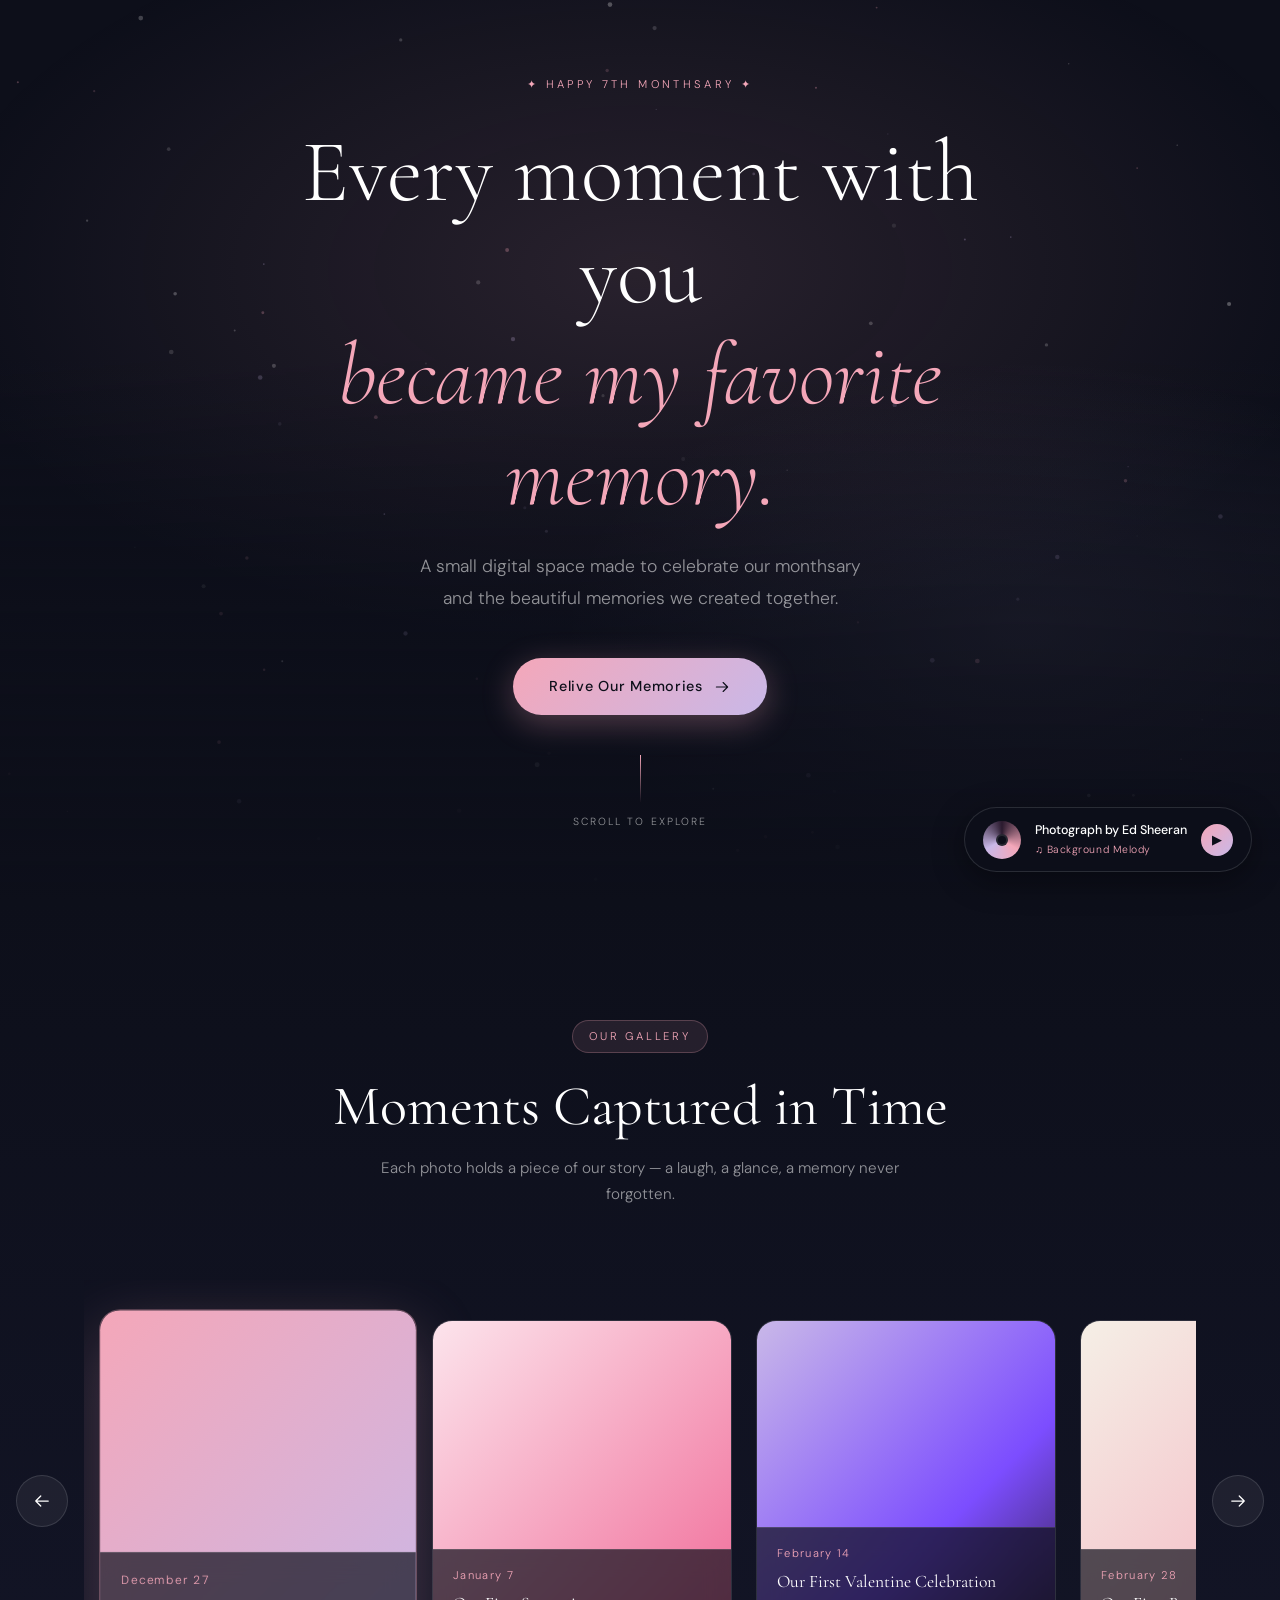
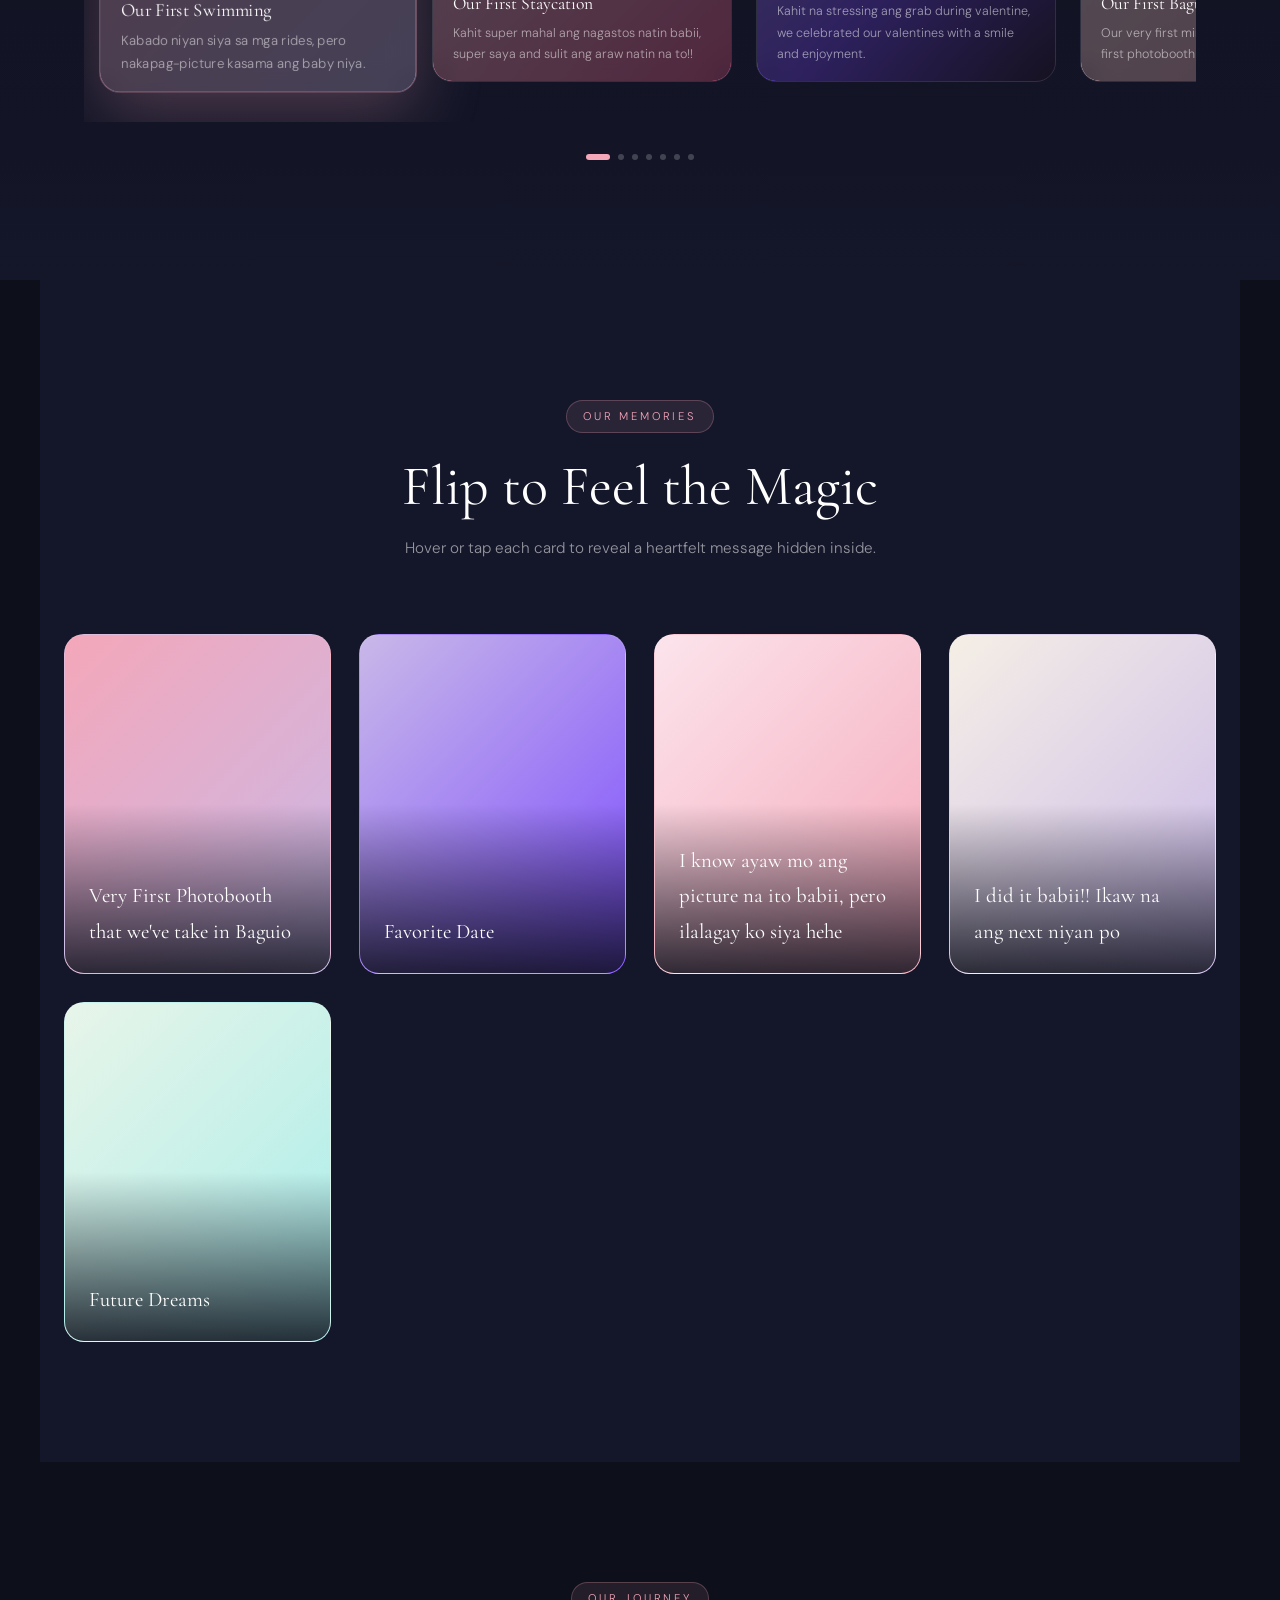
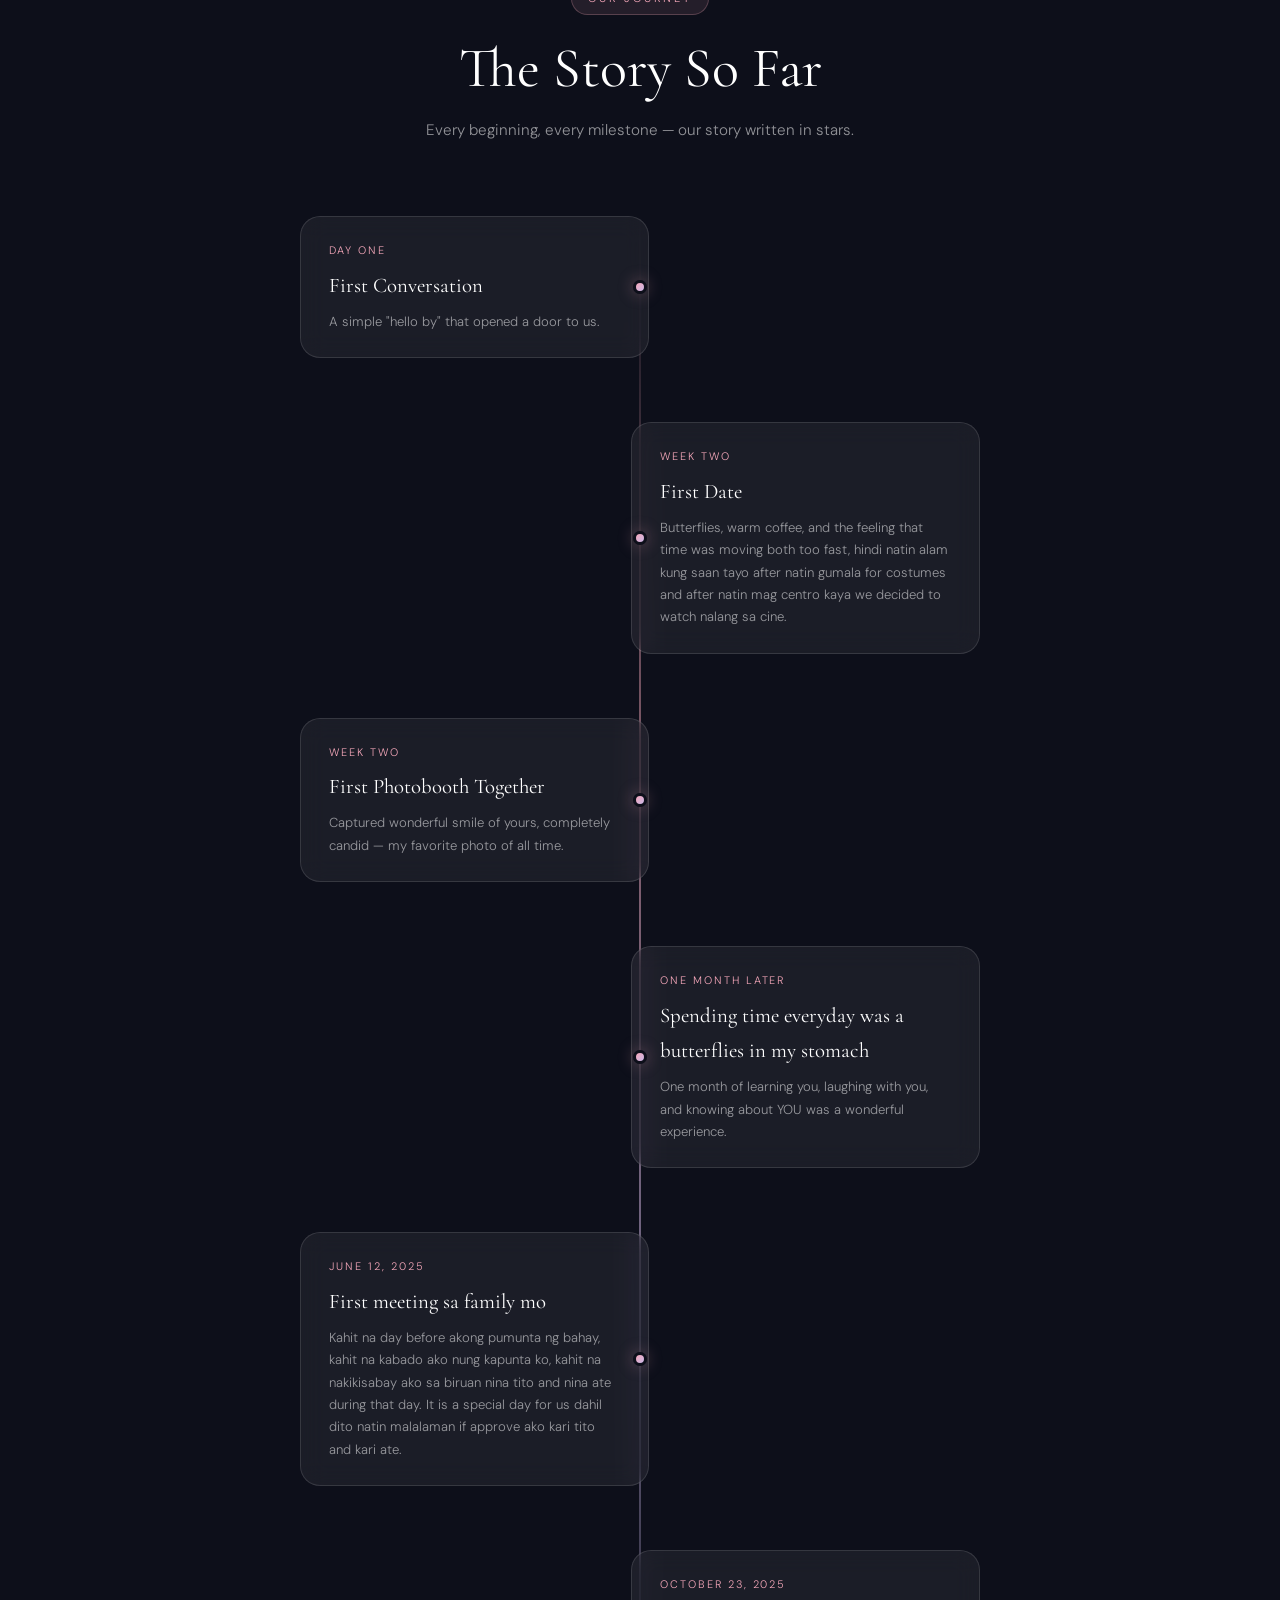
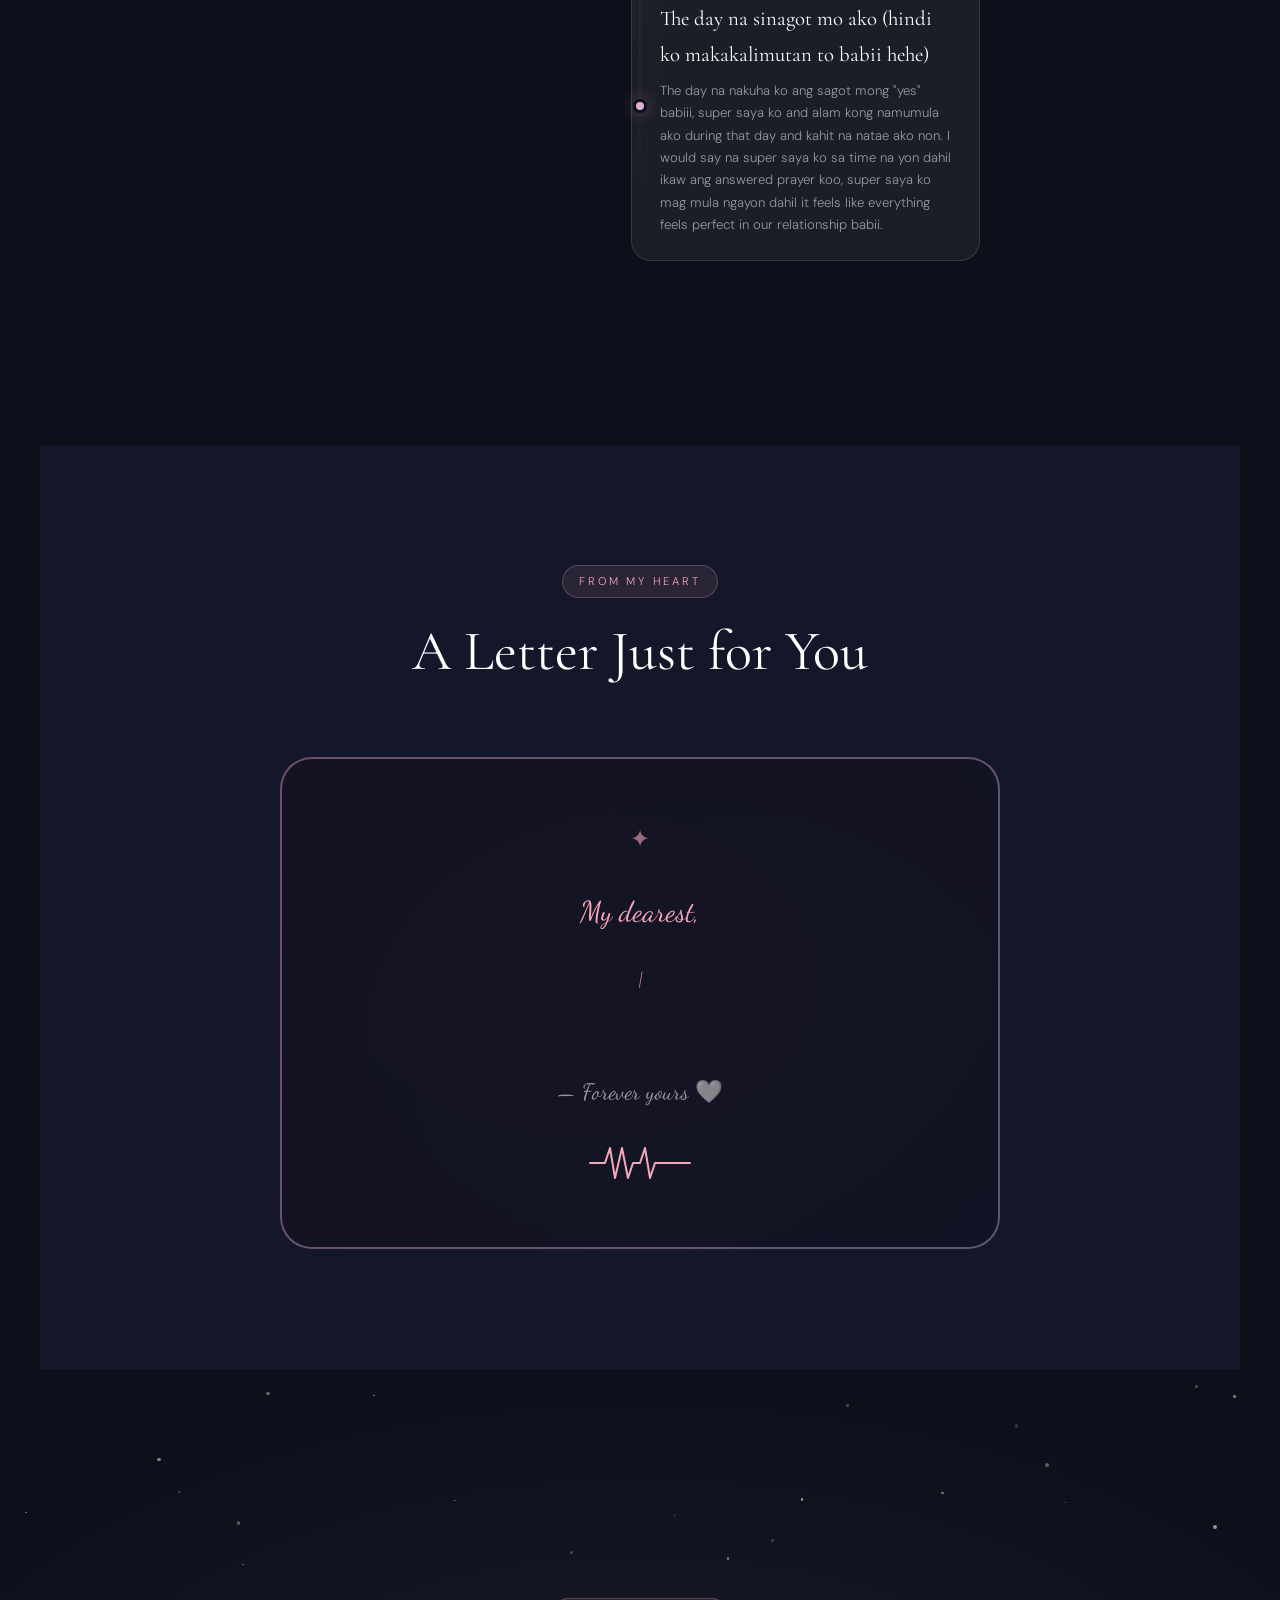
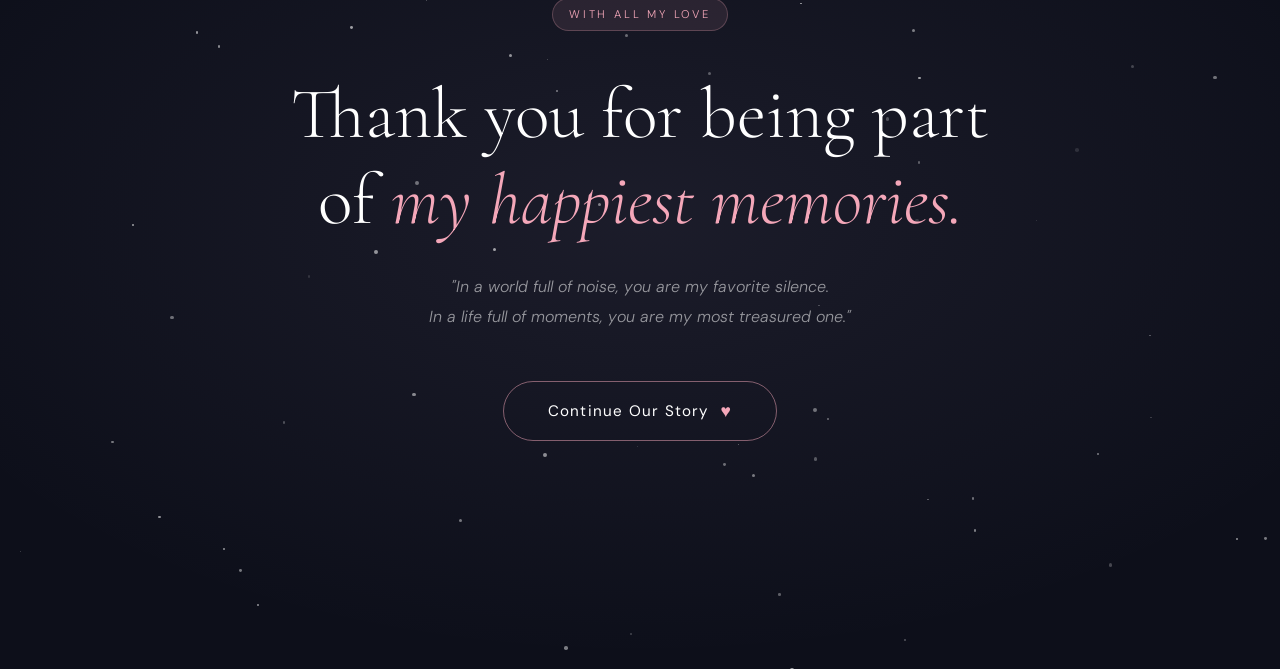
==== index.html @ 3719abd0 "first commit" ====
<!DOCTYPE html>
<html lang="en">
<head>
  <meta charset="UTF-8" />
  <meta name="viewport" content="width=device-width, initial-scale=1.0" />
  <title>Our Monthsary — A Digital Love Letter</title>
  <link rel="stylesheet" href="style.css" />
  <link rel="preconnect" href="https://fonts.googleapis.com" />
  <link rel="preconnect" href="https://fonts.gstatic.com" crossorigin />
  <link href="https://fonts.googleapis.com/css2?family=Cormorant+Garamond:ital,wght@0,300;0,400;0,600;1,300;1,400&family=DM+Sans:wght@300;400;500&family=Dancing+Script:wght@600;700&display=swap" rel="stylesheet" />
</head>
<body>

  <!-- Floating Particles Canvas -->
  <canvas id="particles-canvas"></canvas>

  <!-- ========== HERO SECTION ========== -->
  <section id="hero" class="hero">
    <div class="hero__bg-overlay"></div>
    <div class="hero__gradient"></div>

    <div class="hero__content">
      <span class="hero__tag fade-in-up delay-1">✦ Happy 7th Monthsary ✦</span>
      <h1 class="hero__headline fade-in-up delay-2">
        Every moment with you<br />
        <em>became my favorite memory.</em>
      </h1>
      <p class="hero__subtitle fade-in-up delay-3">
        A small digital space made to celebrate our monthsary<br />
        and the beautiful memories we created together.
      </p>
      <a href="#carousel" class="hero__cta fade-in-up delay-4">
        <span>Relive Our Memories</span>
        <svg xmlns="http://www.w3.org/2000/svg" width="18" height="18" fill="none" viewBox="0 0 24 24">
          <path stroke="currentColor" stroke-linecap="round" stroke-linejoin="round" stroke-width="1.5" d="M4.5 12h15m0 0-6-6m6 6-6 6"/>
        </svg>
      </a>

      <!-- Scroll indicator — inline, centered below CTA -->
      <div class="scroll-indicator fade-in-up delay-5">
        <div class="scroll-indicator__line"></div>
        <span>Scroll to explore</span>
      </div>
    </div>

    <!-- Floating hearts -->
    <div class="hearts-container" id="hearts-container"></div>
  </section>

  <!-- ========== CAROUSEL SECTION ========== -->
  <section id="carousel" class="section carousel-section">
    <div class="section__header">
      <span class="section__tag">Our Gallery</span>
      <h2 class="section__title">Moments Captured in Time</h2>
      <p class="section__desc">Each photo holds a piece of our story — a laugh, a glance, a memory never forgotten.</p>
    </div>

    <div class="carousel-wrapper">
      <button class="carousel-btn carousel-btn--prev" id="carousel-prev" aria-label="Previous">
        <svg xmlns="http://www.w3.org/2000/svg" width="20" height="20" fill="none" viewBox="0 0 24 24">
          <path stroke="currentColor" stroke-linecap="round" stroke-linejoin="round" stroke-width="1.5" d="M19.5 12h-15m0 0 6 6m-6-6 6-6"/>
        </svg>
      </button>

      <div class="carousel-track-container">
        <div class="carousel-track" id="carousel-track">
          <!-- Cards generated by JS -->
        </div>
      </div>

      <button class="carousel-btn carousel-btn--next" id="carousel-next" aria-label="Next">
        <svg xmlns="http://www.w3.org/2000/svg" width="20" height="20" fill="none" viewBox="0 0 24 24">
          <path stroke="currentColor" stroke-linecap="round" stroke-linejoin="round" stroke-width="1.5" d="M4.5 12h15m0 0-6-6m6 6-6 6"/>
        </svg>
      </button>
    </div>

    <div class="carousel-dots" id="carousel-dots"></div>
  </section>

  <!-- ========== FLIP CARD SECTION ========== -->
  <section id="flipcards" class="section flipcard-section">
    <div class="section__header">
      <span class="section__tag">Our Memories</span>
      <h2 class="section__title">Flip to Feel the Magic</h2>
      <p class="section__desc">Hover or tap each card to reveal a heartfelt message hidden inside.</p>
    </div>

    <div class="flipcard-grid" id="flipcard-grid">
      <!-- Cards generated by JS -->
    </div>
  </section>

  <!-- ========== TIMELINE SECTION ========== -->
  <section id="timeline" class="section timeline-section">
    <div class="section__header">
      <span class="section__tag">Our Journey</span>
      <h2 class="section__title">The Story So Far</h2>
      <p class="section__desc">Every beginning, every milestone — our story written in stars.</p>
    </div>

    <div class="timeline" id="timeline-list">
      <!-- Items generated by JS -->
    </div>
  </section>

  <!-- ========== LOVE LETTER SECTION ========== -->
  <section id="letter" class="section letter-section">
    <div class="section__header">
      <span class="section__tag">From My Heart</span>
      <h2 class="section__title">A Letter Just for You</h2>
    </div>

    <div class="letter-card">
      <div class="letter-card__glow"></div>
      <div class="letter-card__inner">
        <div class="letter-card__deco">✦</div>
        <p class="letter-card__salutation">My dearest,</p>
        <p class="letter-text" id="letter-text"></p>
        <p class="letter-card__sign">— Forever yours 🤍</p>
        <div class="letter-card__heartbeat">
          <svg viewBox="0 0 100 40" class="heartbeat-svg">
            <polyline points="0,20 15,20 20,5 25,35 32,5 38,35 43,20 50,20 55,5 60,35 65,20 100,20"
              fill="none" stroke="var(--pink-soft)" stroke-width="2" stroke-linecap="round" stroke-linejoin="round"/>
          </svg>
        </div>
      </div>
    </div>
  </section>

  <!-- ========== MUSIC PLAYER ========== -->
  <div class="music-player" id="music-player">
    <div class="music-player__vinyl" id="vinyl">
      <div class="music-player__vinyl-inner"></div>
    </div>
    <div class="music-player__info">
      <span class="music-player__title">Photograph by Ed Sheeran</span>
      <span class="music-player__sub">♫ Background Melody</span>
    </div>
    <button class="music-player__btn" id="music-toggle" aria-label="Play/Pause">
      <span id="music-icon">▶</span>
    </button>
    <audio id="bg-music" src="img/photograph.mp3" loop></audio>
  </div>

  <!-- ========== ENDING SECTION ========== -->
  <section id="ending" class="section ending-section">
    <div class="ending__stars" id="ending-stars"></div>
    <div class="ending__content">
      <span class="section__tag">With All My Love</span>
      <h2 class="ending__headline">
        Thank you for being part<br />
        of <em>my happiest memories.</em>
      </h2>
      <p class="ending__quote">
        "In a world full of noise, you are my favorite silence.<br />
        In a life full of moments, you are my most treasured one."
      </p>
      <button class="ending__cta" id="ending-cta">
        <span>Continue Our Story</span>
        <span class="ending__cta-heart">♥</span>
      </button>
    </div>
  </section>

  <script src="script.js"></script>
</body>
</html>
---- style.css ----
/* ============================================================
   MONTHSARY LANDING PAGE — style.css
   ============================================================ */

/* ---------- CSS Custom Properties ---------- */
:root {
  --pink-soft:      #f4a7b9;
  --pink-light:     #fce4ec;
  --pink-glow:      rgba(244, 167, 185, 0.35);
  --lavender:       #c9b8e8;
  --lavender-glow:  rgba(201, 184, 232, 0.25);
  --beige:          #f5efe6;
  --navy:           #0d0f1a;
  --navy-mid:       #141629;
  --navy-card:      rgba(20, 22, 41, 0.75);
  --white:          #ffffff;
  --white-soft:     rgba(255,255,255,0.08);
  --white-dim:      rgba(255,255,255,0.55);
  --glass-bg:       rgba(255,255,255,0.06);
  --glass-border:   rgba(255,255,255,0.12);
  --font-display:   'Cormorant Garamond', serif;
  --font-script:    'Dancing Script', cursive;
  --font-body:      'DM Sans', sans-serif;
  --radius-lg:      20px;
  --radius-xl:      32px;
  --transition:     0.45s cubic-bezier(0.25, 0.46, 0.45, 0.94);
  --shadow-glow:    0 0 40px rgba(244, 167, 185, 0.2);
}

/* ---------- Reset & Base ---------- */
*, *::before, *::after { box-sizing: border-box; margin: 0; padding: 0; }

html {
  scroll-behavior: smooth;
  font-size: 16px;
}

body {
  background-color: var(--navy);
  color: var(--white);
  font-family: var(--font-body);
  font-weight: 300;
  overflow-x: hidden;
  line-height: 1.7;
}

img { display: block; width: 100%; object-fit: cover; }
a { text-decoration: none; color: inherit; }
button { border: none; background: none; cursor: pointer; font-family: inherit; }

/* ---------- Particles Canvas ---------- */
#particles-canvas {
  position: fixed;
  inset: 0;
  pointer-events: none;
  z-index: 0;
  opacity: 0.5;
}

/* ============================================================
   FADE-IN UTILITIES
   ============================================================ */
.fade-in-up {
  opacity: 0;
  transform: translateY(36px);
  animation: fadeInUp 0.9s var(--transition) forwards;
}
.delay-1 { animation-delay: 0.2s; }
.delay-2 { animation-delay: 0.5s; }
.delay-3 { animation-delay: 0.75s; }
.delay-4 { animation-delay: 1s; }
.delay-5 { animation-delay: 1.4s; }

@keyframes fadeInUp {
  to { opacity: 1; transform: translateY(0); }
}

/* Scroll-triggered reveal */
.reveal {
  opacity: 0;
  transform: translateY(40px);
  transition: opacity 0.8s ease, transform 0.8s ease;
}
.reveal.visible {
  opacity: 1;
  transform: translateY(0);
}

/* ============================================================
   SECTION SHARED STYLES
   ============================================================ */
.section {
  position: relative;
  z-index: 1;
  padding: 120px 24px;
  max-width: 1200px;
  margin: 0 auto;
}

.section__header {
  text-align: center;
  margin-bottom: 72px;
}

.section__tag {
  display: inline-block;
  font-family: var(--font-body);
  font-size: 0.7rem;
  letter-spacing: 0.25em;
  text-transform: uppercase;
  color: var(--pink-soft);
  background: rgba(244,167,185,0.1);
  border: 1px solid rgba(244,167,185,0.25);
  padding: 6px 16px;
  border-radius: 100px;
  margin-bottom: 20px;
}

.section__title {
  font-family: var(--font-display);
  font-size: clamp(2rem, 5vw, 3.5rem);
  font-weight: 400;
  line-height: 1.2;
  color: var(--white);
  margin-bottom: 16px;
}

.section__title em {
  font-style: italic;
  color: var(--pink-soft);
}

.section__desc {
  font-size: 0.95rem;
  color: var(--white-dim);
  max-width: 520px;
  margin: 0 auto;
}

/* ============================================================
   HERO SECTION
   ============================================================ */
.hero {
  position: relative;
  width: 100%;
  min-height: 100dvh;
  display: flex;
  align-items: center;
  justify-content: center;
  overflow: hidden;
  z-index: 1;
}

.hero__bg-overlay {
  position: absolute;
  inset: 0;
  background:
    radial-gradient(ellipse 80% 60% at 50% 30%, rgba(244,167,185,0.12) 0%, transparent 70%),
    radial-gradient(ellipse 60% 50% at 80% 70%, rgba(201,184,232,0.1) 0%, transparent 60%);
  z-index: 0;
}

.hero__gradient {
  position: absolute;
  inset: 0;
  background: linear-gradient(180deg, rgba(13,15,26,0) 40%, var(--navy) 100%);
  z-index: 1;
}

.hero__content {
  position: relative;
  z-index: 2;
  text-align: center;
  padding: 0 24px;
  max-width: 800px;
}

.hero__tag {
  display: inline-block;
  font-size: 0.7rem;
  letter-spacing: 0.3em;
  text-transform: uppercase;
  color: var(--pink-soft);
  margin-bottom: 28px;
}

.hero__headline {
  font-family: var(--font-display);
  font-size: clamp(2.4rem, 7vw, 5.5rem);
  font-weight: 300;
  line-height: 1.15;
  color: var(--white);
  margin-bottom: 24px;
}

.hero__headline em {
  font-style: italic;
  color: var(--pink-soft);
}

.hero__subtitle {
  font-size: clamp(0.9rem, 2vw, 1.1rem);
  color: var(--white-dim);
  max-width: 560px;
  margin: 0 auto 44px;
  line-height: 1.8;
}

.hero__cta {
  display: inline-flex;
  align-items: center;
  gap: 10px;
  background: linear-gradient(135deg, var(--pink-soft), var(--lavender));
  color: var(--navy);
  font-size: 0.9rem;
  font-weight: 500;
  letter-spacing: 0.05em;
  padding: 16px 36px;
  border-radius: 100px;
  transition: transform 0.3s ease, box-shadow 0.3s ease;
  box-shadow: 0 8px 32px rgba(244, 167, 185, 0.3);
}

.hero__cta:hover {
  transform: translateY(-3px) scale(1.03);
  box-shadow: 0 16px 48px rgba(244, 167, 185, 0.45);
}

/* Floating Hearts */
.hearts-container {
  position: absolute;
  inset: 0;
  pointer-events: none;
  z-index: 1;
  overflow: hidden;
}

.heart {
  position: absolute;
  font-size: 1.2rem;
  opacity: 0;
  animation: floatHeart linear infinite;
}

@keyframes floatHeart {
  0%   { transform: translateY(0) rotate(0deg); opacity: 0; }
  10%  { opacity: 0.7; }
  90%  { opacity: 0.3; }
  100% { transform: translateY(-100vh) rotate(360deg); opacity: 0; }
}

/* Scroll Indicator */
.scroll-indicator {
  position: relative;
  z-index: 2;
  display: flex;
  flex-direction: column;
  align-items: center;
  gap: 10px;
  color: var(--white-dim);
  font-size: 0.65rem;
  letter-spacing: 0.2em;
  text-transform: uppercase;
  margin-top: 40px;
}

.scroll-indicator__line {
  width: 1px;
  height: 48px;
  background: linear-gradient(to bottom, var(--pink-soft), transparent);
  animation: scrollPulse 2s ease-in-out infinite;
}

@keyframes scrollPulse {
  0%, 100% { transform: scaleY(1); opacity: 1; }
  50%       { transform: scaleY(0.5); opacity: 0.4; }
}

/* ============================================================
   CAROUSEL SECTION
   ============================================================ */
.carousel-section {
  background: linear-gradient(180deg, var(--navy) 0%, var(--navy-mid) 100%);
  max-width: 100%;
  padding: 120px 0;
  overflow: hidden;
}

.carousel-section .section__header { padding: 0 24px; }

.carousel-wrapper {
  position: relative;
  display: flex;
  align-items: center;
  gap: 0;
}

.carousel-track-container {
  flex: 1;
  overflow: hidden;
  padding: 40px 0;
}

.carousel-track {
  display: flex;
  gap: 24px;
  transition: transform 0.6s cubic-bezier(0.25, 0.46, 0.45, 0.94);
  will-change: transform;
  padding: 0 24px;
}

.carousel-card {
  flex: 0 0 300px;
  position: relative;
  border-radius: var(--radius-lg);
  overflow: hidden;
  cursor: pointer;
  transition: transform 0.4s ease, box-shadow 0.4s ease;
  border: 1px solid var(--glass-border);
}

.carousel-card.active {
  transform: scale(1.06);
  box-shadow: 0 20px 60px rgba(244, 167, 185, 0.25);
  border-color: rgba(244, 167, 185, 0.4);
}

.carousel-card:hover:not(.active) {
  transform: scale(1.02);
}

.carousel-card__img-wrap {
  width: 100%;
  height: 360px;
  overflow: hidden;
  background: var(--navy-mid);
}

.carousel-card__img-wrap img {
  width: 100%;
  height: 100%;
  object-fit: cover;
  display: block;
  transition: transform 0.6s ease;
}

.carousel-card:hover .carousel-card__img-wrap img {
  transform: scale(1.08);
}

.carousel-card__caption {
  position: absolute;
  bottom: 0;
  left: 0; right: 0;
  background: rgba(13, 15, 26, 0.7);
  backdrop-filter: blur(12px);
  -webkit-backdrop-filter: blur(12px);
  border-top: 1px solid var(--glass-border);
  padding: 16px 20px;
}

.carousel-card__title {
  font-family: var(--font-display);
  font-size: 1.1rem;
  font-weight: 400;
  color: var(--white);
  margin-bottom: 4px;
}

.carousel-card__date {
  font-size: 0.7rem;
  color: var(--pink-soft);
  letter-spacing: 0.12em;
  margin-bottom: 4px;
}

.carousel-card__memo {
  font-size: 0.78rem;
  color: var(--white-dim);
}

.carousel-btn {
  width: 52px;
  height: 52px;
  flex-shrink: 0;
  display: flex;
  align-items: center;
  justify-content: center;
  background: var(--glass-bg);
  border: 1px solid var(--glass-border);
  border-radius: 50%;
  color: var(--white);
  z-index: 2;
  transition: background 0.3s, transform 0.3s;
  margin: 0 16px;
}

.carousel-btn:hover {
  background: rgba(244, 167, 185, 0.15);
  transform: scale(1.1);
}

.carousel-dots {
  display: flex;
  justify-content: center;
  gap: 8px;
  margin-top: 32px;
}

.carousel-dot {
  width: 6px;
  height: 6px;
  border-radius: 50%;
  background: rgba(255,255,255,0.2);
  transition: all 0.3s ease;
  cursor: pointer;
}

.carousel-dot.active {
  background: var(--pink-soft);
  width: 24px;
  border-radius: 100px;
}

/* ============================================================
   FLIP CARD SECTION
   ============================================================ */
.flipcard-section {
  background: var(--navy-mid);
}

.flipcard-grid {
  display: grid;
  grid-template-columns: repeat(auto-fill, minmax(260px, 1fr));
  gap: 28px;
}

.flip-card {
  perspective: 1200px;
  height: 340px;
  cursor: pointer;
}

.flip-card__inner {
  position: relative;
  width: 100%;
  height: 100%;
  transform-style: preserve-3d;
  transition: transform 0.75s cubic-bezier(0.4, 0, 0.2, 1);
}

.flip-card:hover .flip-card__inner,
.flip-card.flipped .flip-card__inner {
  transform: rotateY(180deg);
}

.flip-card__front,
.flip-card__back {
  position: absolute;
  inset: 0;
  border-radius: var(--radius-lg);
  backface-visibility: hidden;
  -webkit-backface-visibility: hidden;
  overflow: hidden;
  border: 1px solid var(--glass-border);
}

.flip-card__front {
  background: var(--glass-bg);
}

.flip-card__front-img {
  width: 100%;
  height: 100%;
  object-fit: cover;
  display: block;
}

.flip-card__front-overlay {
  position: absolute;
  inset: 0;
  background: linear-gradient(to top, rgba(13,15,26,0.85) 0%, transparent 50%);
  display: flex;
  align-items: flex-end;
  padding: 24px;
}

.flip-card__front-label {
  font-family: var(--font-display);
  font-size: 1.3rem;
  font-weight: 400;
  color: var(--white);
}

.flip-card__back {
  background: linear-gradient(135deg, var(--navy-card), rgba(20, 22, 55, 0.95));
  backdrop-filter: blur(20px);
  -webkit-backdrop-filter: blur(20px);
  transform: rotateY(180deg);
  display: flex;
  flex-direction: column;
  justify-content: center;
  padding: 32px 28px;
  text-align: center;
  box-shadow: inset 0 0 60px rgba(244, 167, 185, 0.05);
}

.flip-card__back::before {
  content: '';
  position: absolute;
  inset: 0;
  border-radius: var(--radius-lg);
  border: 1px solid rgba(244,167,185,0.3);
  pointer-events: none;
}

.flip-card__back-icon {
  font-size: 2rem;
  margin-bottom: 16px;
  animation: gentlePulse 2s ease-in-out infinite;
}

.flip-card__back-title {
  font-family: var(--font-display);
  font-size: 1.2rem;
  font-weight: 600;
  color: var(--pink-soft);
  margin-bottom: 12px;
}

.flip-card__back-text {
  font-size: 0.85rem;
  color: var(--white-dim);
  line-height: 1.75;
  font-style: italic;
}

@keyframes gentlePulse {
  0%, 100% { transform: scale(1); }
  50%       { transform: scale(1.12); }
}

/* ============================================================
   TIMELINE SECTION
   ============================================================ */
.timeline-section {
  background: var(--navy);
}

.timeline {
  position: relative;
  max-width: 680px;
  margin: 0 auto;
}

.timeline::before {
  content: '';
  position: absolute;
  left: 50%;
  transform: translateX(-50%);
  top: 0; bottom: 0;
  width: 1px;
  background: linear-gradient(to bottom, transparent, var(--pink-soft), var(--lavender), transparent);
}

.timeline-item {
  display: flex;
  gap: 40px;
  align-items: center;
  margin-bottom: 64px;
  position: relative;
}

.timeline-item:nth-child(even) {
  flex-direction: row-reverse;
}

.timeline-item__content {
  flex: 1;
  background: var(--glass-bg);
  border: 1px solid var(--glass-border);
  backdrop-filter: blur(12px);
  -webkit-backdrop-filter: blur(12px);
  border-radius: var(--radius-lg);
  padding: 24px 28px;
  transition: box-shadow 0.3s ease, border-color 0.3s ease;
}

.timeline-item__content:hover {
  box-shadow: var(--shadow-glow);
  border-color: rgba(244, 167, 185, 0.3);
}

.timeline-item__date {
  font-size: 0.68rem;
  letter-spacing: 0.18em;
  text-transform: uppercase;
  color: var(--pink-soft);
  margin-bottom: 8px;
}

.timeline-item__title {
  font-family: var(--font-display);
  font-size: 1.3rem;
  font-weight: 400;
  color: var(--white);
  margin-bottom: 8px;
}

.timeline-item__desc {
  font-size: 0.82rem;
  color: var(--white-dim);
  line-height: 1.7;
}

.timeline-item__dot {
  position: absolute;
  left: 50%;
  transform: translateX(-50%);
  width: 14px;
  height: 14px;
  background: linear-gradient(135deg, var(--pink-soft), var(--lavender));
  border-radius: 50%;
  border: 3px solid var(--navy);
  box-shadow: 0 0 16px var(--pink-glow);
  flex-shrink: 0;
}

/* ============================================================
   LOVE LETTER SECTION
   ============================================================ */
.letter-section {
  background: var(--navy-mid);
}

.letter-card {
  position: relative;
  max-width: 720px;
  margin: 0 auto;
  border-radius: var(--radius-xl);
  padding: 2px;
  background: linear-gradient(135deg, rgba(244,167,185,0.4), rgba(201,184,232,0.4));
}

.letter-card__glow {
  position: absolute;
  inset: -20px;
  border-radius: 50%;
  background: radial-gradient(ellipse at center, rgba(244,167,185,0.15), transparent 70%);
  pointer-events: none;
  animation: glowPulse 4s ease-in-out infinite;
}

@keyframes glowPulse {
  0%, 100% { opacity: 0.6; transform: scale(1); }
  50%       { opacity: 1; transform: scale(1.05); }
}

.letter-card__inner {
  background: rgba(13, 15, 30, 0.92);
  backdrop-filter: blur(24px);
  -webkit-backdrop-filter: blur(24px);
  border-radius: calc(var(--radius-xl) - 2px);
  padding: 60px 56px;
  text-align: center;
}

.letter-card__deco {
  color: var(--pink-soft);
  font-size: 1.5rem;
  margin-bottom: 28px;
  opacity: 0.6;
}

.letter-card__salutation {
  font-family: var(--font-script);
  font-size: 1.8rem;
  color: var(--pink-soft);
  margin-bottom: 24px;
}

.letter-text {
  font-family: var(--font-display);
  font-size: 1.15rem;
  font-style: italic;
  color: var(--white-dim);
  line-height: 2;
  min-height: 80px;
}

.letter-text::after {
  content: '|';
  animation: blink 0.8s step-end infinite;
  color: var(--pink-soft);
}

@keyframes blink {
  0%, 100% { opacity: 1; }
  50%       { opacity: 0; }
}

.letter-text.done::after { display: none; }

.letter-card__sign {
  font-family: var(--font-script);
  font-size: 1.4rem;
  color: var(--white-dim);
  margin-top: 32px;
}

.letter-card__heartbeat {
  margin-top: 32px;
  overflow: hidden;
  height: 44px;
}

.heartbeat-svg {
  width: 100%;
  height: 40px;
  animation: heartbeatDraw 3s ease-in-out infinite;
}

@keyframes heartbeatDraw {
  0%   { stroke-dashoffset: 400; opacity: 0.3; }
  50%  { stroke-dashoffset: 0; opacity: 1; }
  100% { stroke-dashoffset: 400; opacity: 0.3; }
}

/* ============================================================
   MUSIC PLAYER
   ============================================================ */
.music-player {
  position: fixed;
  bottom: 28px;
  right: 28px;
  z-index: 999;
  display: flex;
  align-items: center;
  gap: 14px;
  background: rgba(13, 15, 26, 0.75);
  backdrop-filter: blur(20px);
  -webkit-backdrop-filter: blur(20px);
  border: 1px solid var(--glass-border);
  border-radius: 100px;
  padding: 12px 18px;
  box-shadow: 0 8px 32px rgba(0,0,0,0.4);
  transition: transform 0.3s ease;
}

.music-player:hover { transform: translateY(-2px); }

.music-player__vinyl {
  width: 38px;
  height: 38px;
  border-radius: 50%;
  background: conic-gradient(from 0deg, #2a1a2e, #f4a7b9, #c9b8e8, #2a1a2e);
  display: flex;
  align-items: center;
  justify-content: center;
  flex-shrink: 0;
  transition: animation-play-state 0.3s;
}

.music-player__vinyl.spinning {
  animation: spinVinyl 3s linear infinite;
}

@keyframes spinVinyl {
  from { transform: rotate(0deg); }
  to   { transform: rotate(360deg); }
}

.music-player__vinyl-inner {
  width: 12px;
  height: 12px;
  border-radius: 50%;
  background: var(--navy);
  border: 2px solid rgba(255,255,255,0.1);
}

.music-player__info {
  display: flex;
  flex-direction: column;
}

.music-player__title {
  font-size: 0.78rem;
  font-weight: 500;
  color: var(--white);
}

.music-player__sub {
  font-size: 0.65rem;
  color: var(--pink-soft);
  letter-spacing: 0.05em;
}

.music-player__btn {
  width: 32px;
  height: 32px;
  display: flex;
  align-items: center;
  justify-content: center;
  background: linear-gradient(135deg, var(--pink-soft), var(--lavender));
  border-radius: 50%;
  color: var(--navy);
  font-size: 0.8rem;
  transition: transform 0.2s ease;
}

.music-player__btn:hover { transform: scale(1.15); }

/* ============================================================
   ENDING SECTION
   ============================================================ */
.ending-section {
  position: relative;
  max-width: 100%;
  min-height: 100dvh;
  display: flex;
  align-items: center;
  justify-content: center;
  overflow: hidden;
  background: radial-gradient(ellipse 90% 70% at 50% 50%, rgba(201,184,232,0.08) 0%, transparent 70%), var(--navy);
  padding: 80px 24px;
}

.ending__stars {
  position: absolute;
  inset: 0;
  pointer-events: none;
}

.star {
  position: absolute;
  border-radius: 50%;
  background: white;
  animation: twinkle ease-in-out infinite alternate;
}

@keyframes twinkle {
  from { opacity: 0.1; transform: scale(0.8); }
  to   { opacity: 0.9; transform: scale(1.2); }
}

.ending__content {
  position: relative;
  z-index: 1;
  text-align: center;
  max-width: 720px;
}

.ending__headline {
  font-family: var(--font-display);
  font-size: clamp(2.2rem, 6vw, 4.5rem);
  font-weight: 300;
  line-height: 1.2;
  color: var(--white);
  margin: 20px 0 28px;
}

.ending__headline em {
  font-style: italic;
  color: var(--pink-soft);
}

.ending__quote {
  font-size: 1rem;
  color: var(--white-dim);
  font-style: italic;
  line-height: 1.9;
  margin-bottom: 48px;
}

.ending__cta {
  display: inline-flex;
  align-items: center;
  gap: 12px;
  background: transparent;
  border: 1.5px solid rgba(244,167,185,0.5);
  color: var(--white);
  font-family: var(--font-body);
  font-size: 0.95rem;
  letter-spacing: 0.08em;
  padding: 18px 44px;
  border-radius: 100px;
  cursor: pointer;
  transition: all 0.4s ease;
  position: relative;
  overflow: hidden;
}

.ending__cta::before {
  content: '';
  position: absolute;
  inset: 0;
  background: linear-gradient(135deg, rgba(244,167,185,0.15), rgba(201,184,232,0.15));
  opacity: 0;
  transition: opacity 0.4s ease;
}

.ending__cta:hover::before { opacity: 1; }

.ending__cta:hover {
  border-color: var(--pink-soft);
  box-shadow: 0 0 40px rgba(244,167,185,0.2);
  transform: translateY(-3px);
}

.ending__cta-heart {
  color: var(--pink-soft);
  font-size: 1.1rem;
  animation: heartbeat 1.4s ease-in-out infinite;
}

@keyframes heartbeat {
  0%, 100% { transform: scale(1); }
  14%       { transform: scale(1.3); }
  28%       { transform: scale(1); }
  42%       { transform: scale(1.2); }
  70%       { transform: scale(1); }
}

/* ============================================================
   PLACEHOLDER IMAGE GRADIENT FILLS
   (Used in JS when real images are absent)
   ============================================================ */
.img-placeholder {
  width: 100%;
  height: 100%;
  display: flex;
  align-items: center;
  justify-content: center;
  font-size: 3rem;
}

/* ============================================================
   RESPONSIVE — TABLET (max 1024px)
   ============================================================ */
@media (max-width: 1024px) {
  .section { padding: 100px 32px; }

  /* Carousel */
  .carousel-card { flex: 0 0 280px; }
  .carousel-card__img-wrap { height: 320px; }

  /* Flip cards — 2 columns on tablet */
  .flipcard-grid {
    grid-template-columns: repeat(2, 1fr);
    gap: 20px;
  }
  .flip-card { height: 320px; }

  /* Timeline */
  .timeline { max-width: 100%; padding: 0 16px; }
}

/* ============================================================
   RESPONSIVE — MOBILE LANDSCAPE / LARGE PHONE (max 768px)
   ============================================================ */
@media (max-width: 768px) {

  /* ---- General ---- */
  .section { padding: 80px 20px; }
  .section__header { margin-bottom: 48px; }
  .section__desc { font-size: 0.88rem; }

  /* ---- Hero ---- */
  .hero__content { padding: 0 20px; }
  .hero__headline { font-size: 2rem; line-height: 1.2; }
  .hero__subtitle { font-size: 0.9rem; margin-bottom: 32px; }
  .hero__cta { padding: 14px 28px; font-size: 0.85rem; }
  .scroll-indicator { margin-top: 32px; }

  /* ---- Carousel ---- */
  .carousel-section { padding: 80px 0; }
  .carousel-wrapper { gap: 0; }

  /* Hide nav buttons — use swipe instead */
  .carousel-btn { display: none; }

  /* Swipeable scrolling track */
  .carousel-track-container {
    overflow-x: auto;
    overflow-y: hidden;
    scroll-snap-type: x mandatory;
    -webkit-overflow-scrolling: touch;
    scrollbar-width: none;
    padding: 24px 0;
  }
  .carousel-track-container::-webkit-scrollbar { display: none; }

  .carousel-track {
    padding: 0 20px;
    gap: 16px;
    /* Remove JS transform on mobile — native scroll takes over */
    transform: none !important;
    transition: none;
  }

  .carousel-card {
    flex: 0 0 calc(100vw - 60px);
    scroll-snap-align: center;
    max-width: 340px;
  }

  .carousel-card__img-wrap { height: 280px; }
  .carousel-card.active { transform: none; box-shadow: none; }
  .carousel-card:hover:not(.active) { transform: none; }

  /* ---- Flip Cards ---- */
  .flipcard-section { padding: 80px 20px; }

  .flipcard-grid {
    grid-template-columns: repeat(2, 1fr);
    gap: 14px;
  }

  .flip-card { height: 260px; }

  /* Disable hover flip — use click/tap only on touch devices */
  .flip-card:hover .flip-card__inner { transform: none; }
  .flip-card.flipped .flip-card__inner { transform: rotateY(180deg); }

  .flip-card__front-label { font-size: 1.05rem; }
  .flip-card__back { padding: 20px 16px; }
  .flip-card__back-icon { font-size: 1.6rem; margin-bottom: 10px; }
  .flip-card__back-title { font-size: 1rem; margin-bottom: 8px; }
  .flip-card__back-text { font-size: 0.78rem; line-height: 1.6; }

  /* Tap hint badge */
  .flip-card__front::after {
    content: 'Tap to flip';
    position: absolute;
    top: 12px;
    right: 12px;
    font-size: 0.58rem;
    letter-spacing: 0.1em;
    text-transform: uppercase;
    color: rgba(255,255,255,0.6);
    background: rgba(0,0,0,0.35);
    backdrop-filter: blur(4px);
    -webkit-backdrop-filter: blur(4px);
    padding: 4px 9px;
    border-radius: 100px;
    pointer-events: none;
    z-index: 2;
  }

  /* ---- Timeline ---- */
  .timeline::before {
    left: 16px;
    transform: none;
  }

  .timeline-item {
    flex-direction: column !important;
    gap: 0;
    padding-left: 44px;
    margin-bottom: 40px;
  }

  .timeline-item__dot {
    left: 10px;
    top: 14px;
    transform: none;
    width: 12px;
    height: 12px;
  }

  .timeline-item > div:last-child { display: none; }

  .timeline-item__content {
    padding: 20px;
    width: 100%;
  }

  .timeline-item__title { font-size: 1.15rem; }
  .timeline-item__desc { font-size: 0.8rem; }

  /* ---- Love Letter ---- */
  .letter-card__inner { padding: 36px 24px; }
  .letter-card__salutation { font-size: 1.5rem; }
  .letter-text { font-size: 0.95rem; line-height: 1.85; }
  .letter-card__sign { font-size: 1.2rem; }

  /* ---- Music Player ---- */
  .music-player {
    bottom: 16px;
    right: 16px;
    padding: 10px 14px;
    gap: 10px;
  }
  .music-player__info { display: none; }
  .music-player__vinyl { width: 32px; height: 32px; }
  .music-player__vinyl-inner { width: 10px; height: 10px; }

  /* ---- Ending ---- */
  .ending-section { padding: 80px 20px; }
  .ending__headline { font-size: 2rem; }
  .ending__quote { font-size: 0.9rem; }
  .ending__cta { padding: 16px 32px; font-size: 0.88rem; }
}

/* ============================================================
   RESPONSIVE — SMALL PHONE (max 480px)
   ============================================================ */
@media (max-width: 480px) {

  /* ---- Hero ---- */
  .hero__headline { font-size: 1.75rem; }
  .hero__tag { font-size: 0.62rem; letter-spacing: 0.2em; }
  .hero__subtitle br { display: none; }

  /* ---- Carousel ---- */
  .carousel-card {
    flex: 0 0 calc(100vw - 48px);
    max-width: 100%;
  }
  .carousel-card__img-wrap { height: 240px; }
  .carousel-card__title { font-size: 1rem; }
  .carousel-card__memo { font-size: 0.72rem; }

  /* ---- Flip Cards — single column ---- */
  .flipcard-grid {
    grid-template-columns: 1fr;
    gap: 16px;
    max-width: 360px;
    margin: 0 auto;
  }
  .flip-card { height: 300px; }
  .flip-card__front-label { font-size: 1.2rem; }
  .flip-card__back-text { font-size: 0.82rem; }

  /* ---- Letter ---- */
  .letter-card__inner { padding: 28px 18px; }
  .letter-text { font-size: 0.9rem; }

  /* ---- Titles ---- */
  .section__title { font-size: 1.8rem; }

  /* ---- Ending ---- */
  .ending__headline { font-size: 1.75rem; }
  .ending__quote br { display: none; }
  .ending__cta {
    padding: 14px 28px;
    width: 100%;
    justify-content: center;
  }
}

/* ============================================================
   SCROLLBAR
   ============================================================ */
::-webkit-scrollbar { width: 4px; }
::-webkit-scrollbar-track { background: var(--navy); }
::-webkit-scrollbar-thumb { background: rgba(244,167,185,0.3); border-radius: 2px; }
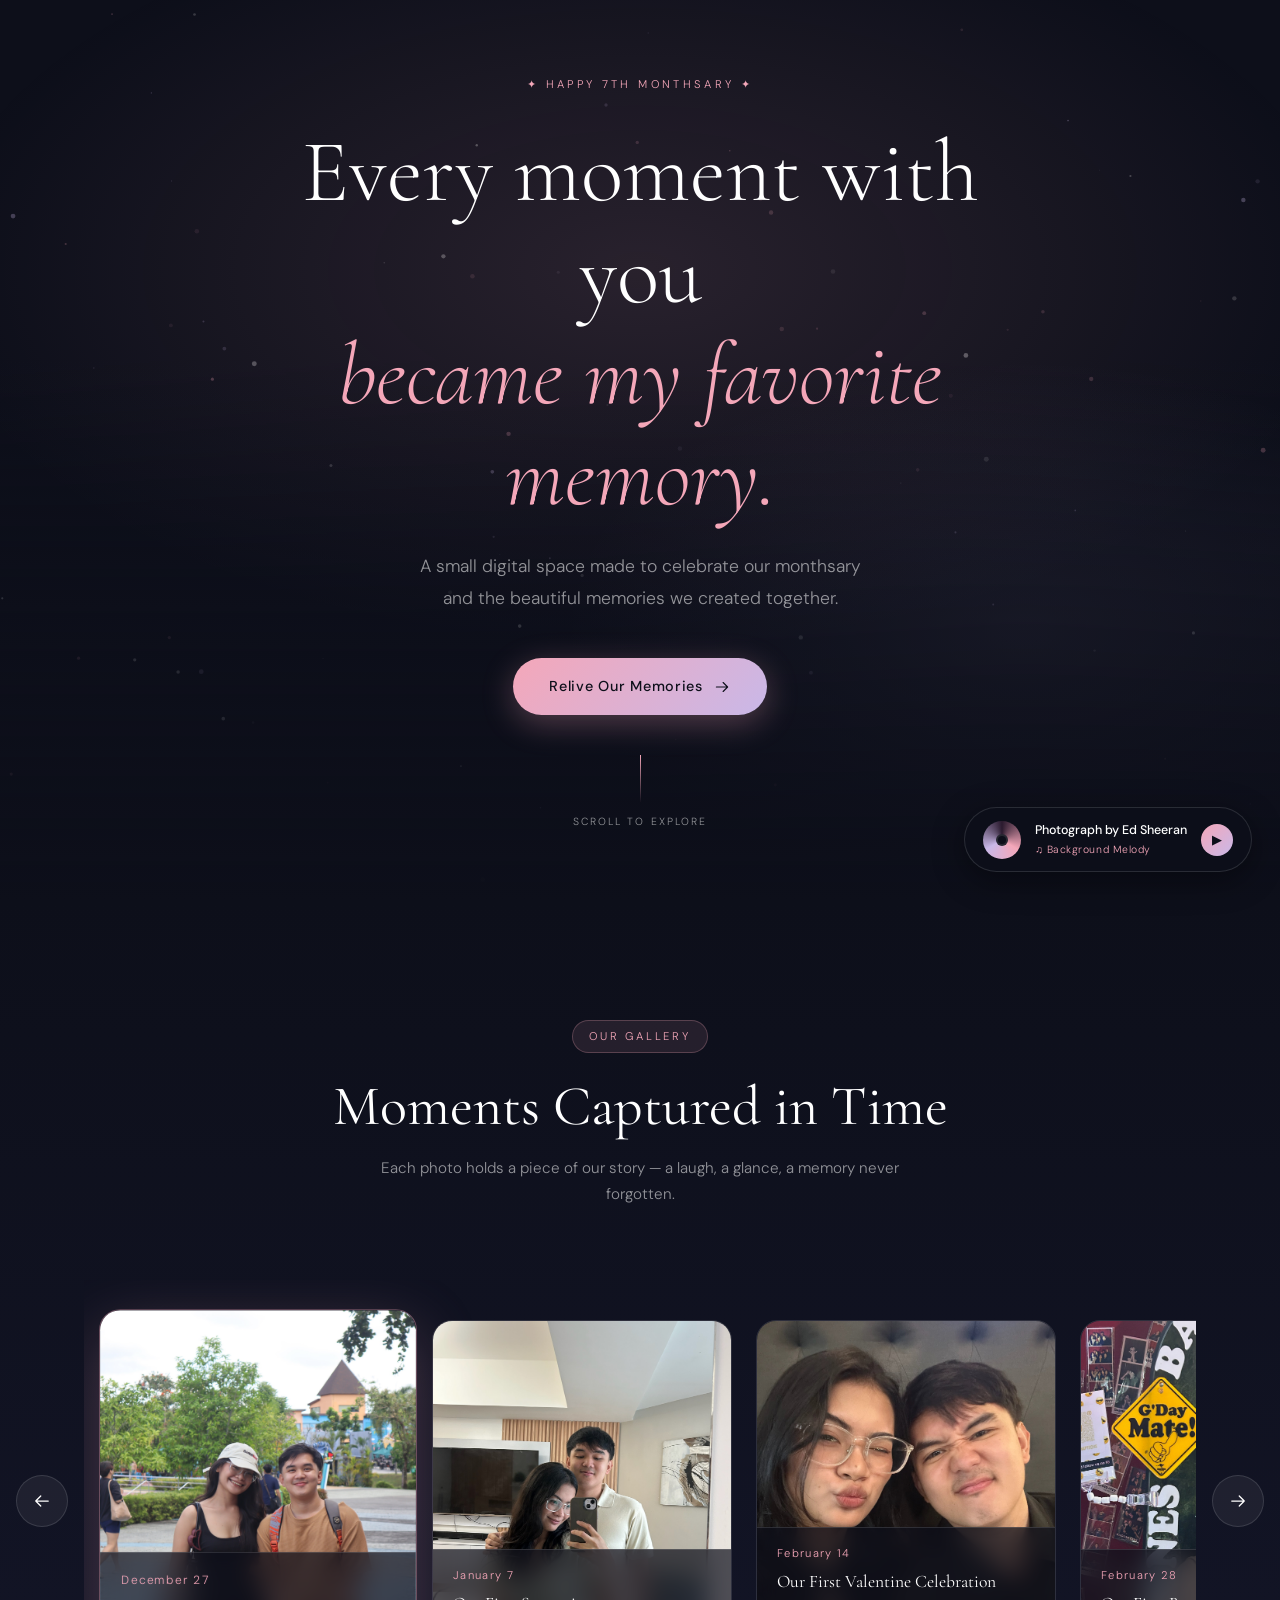
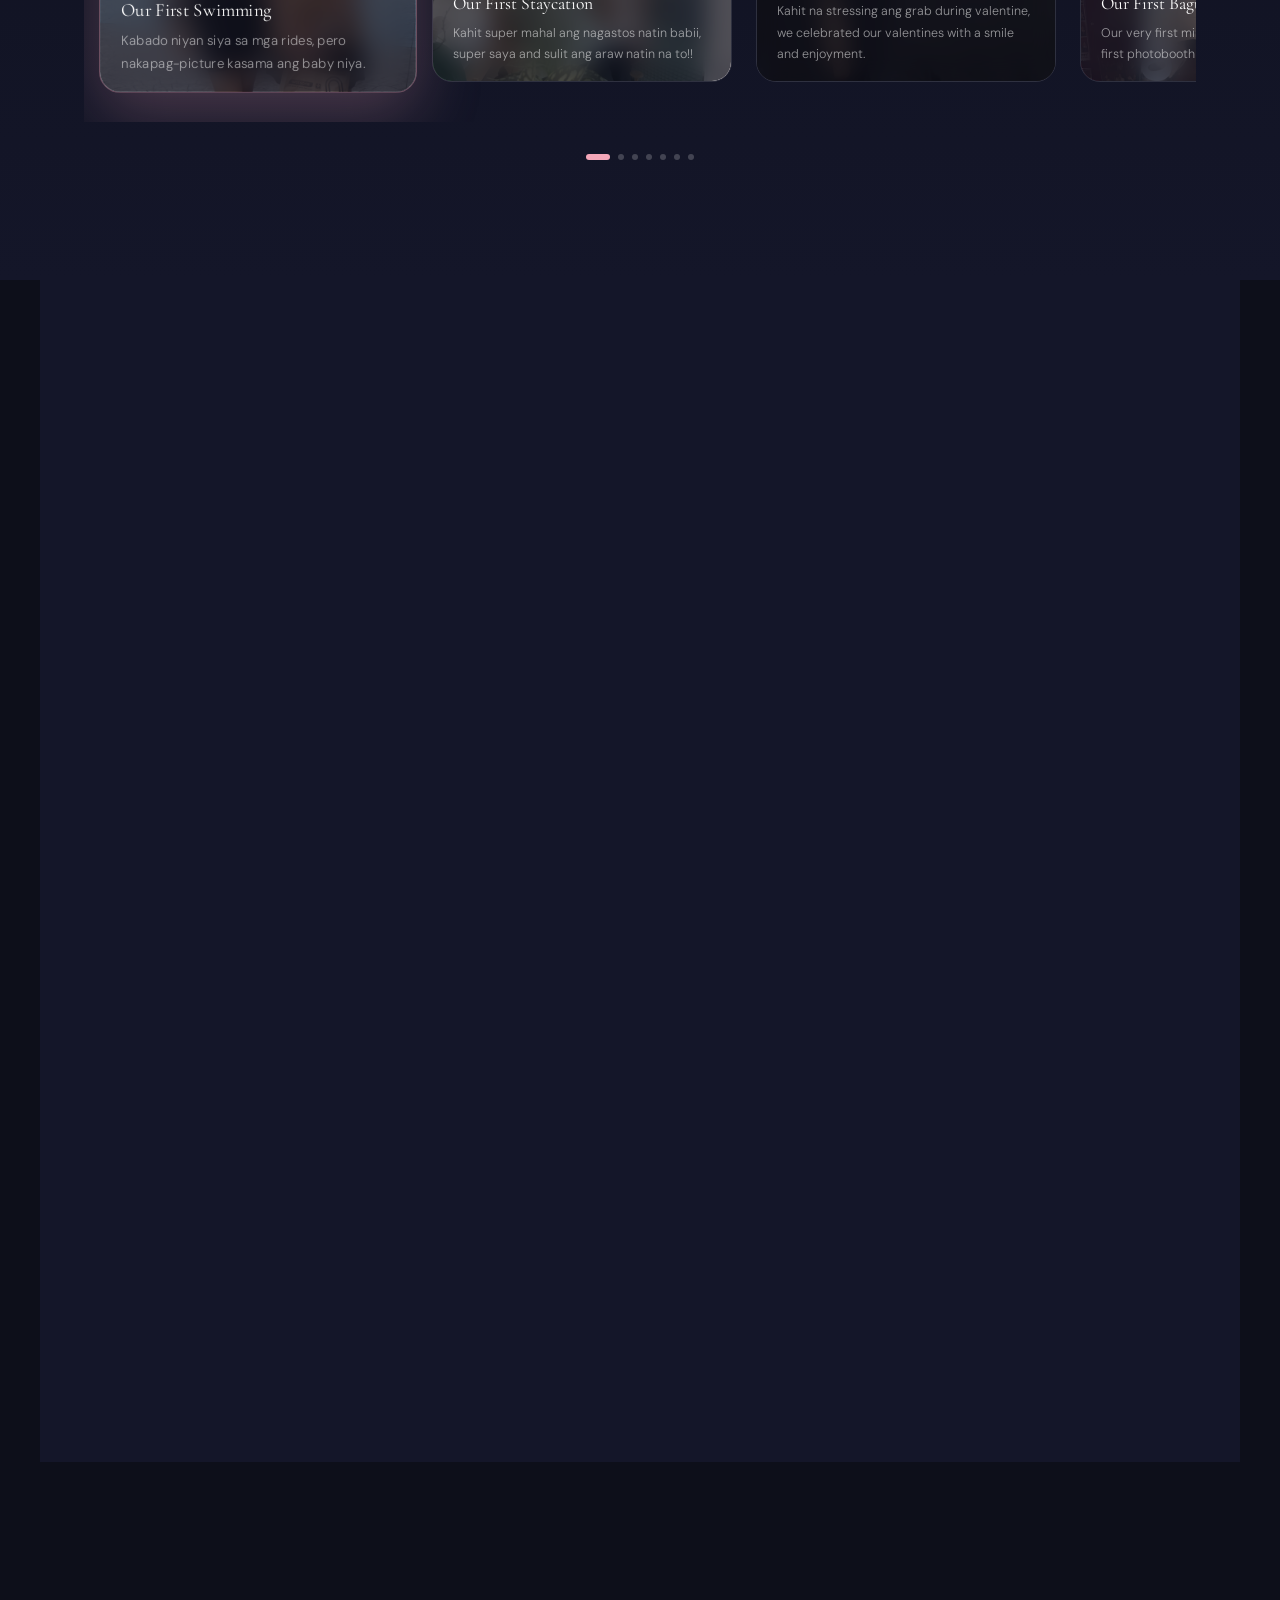
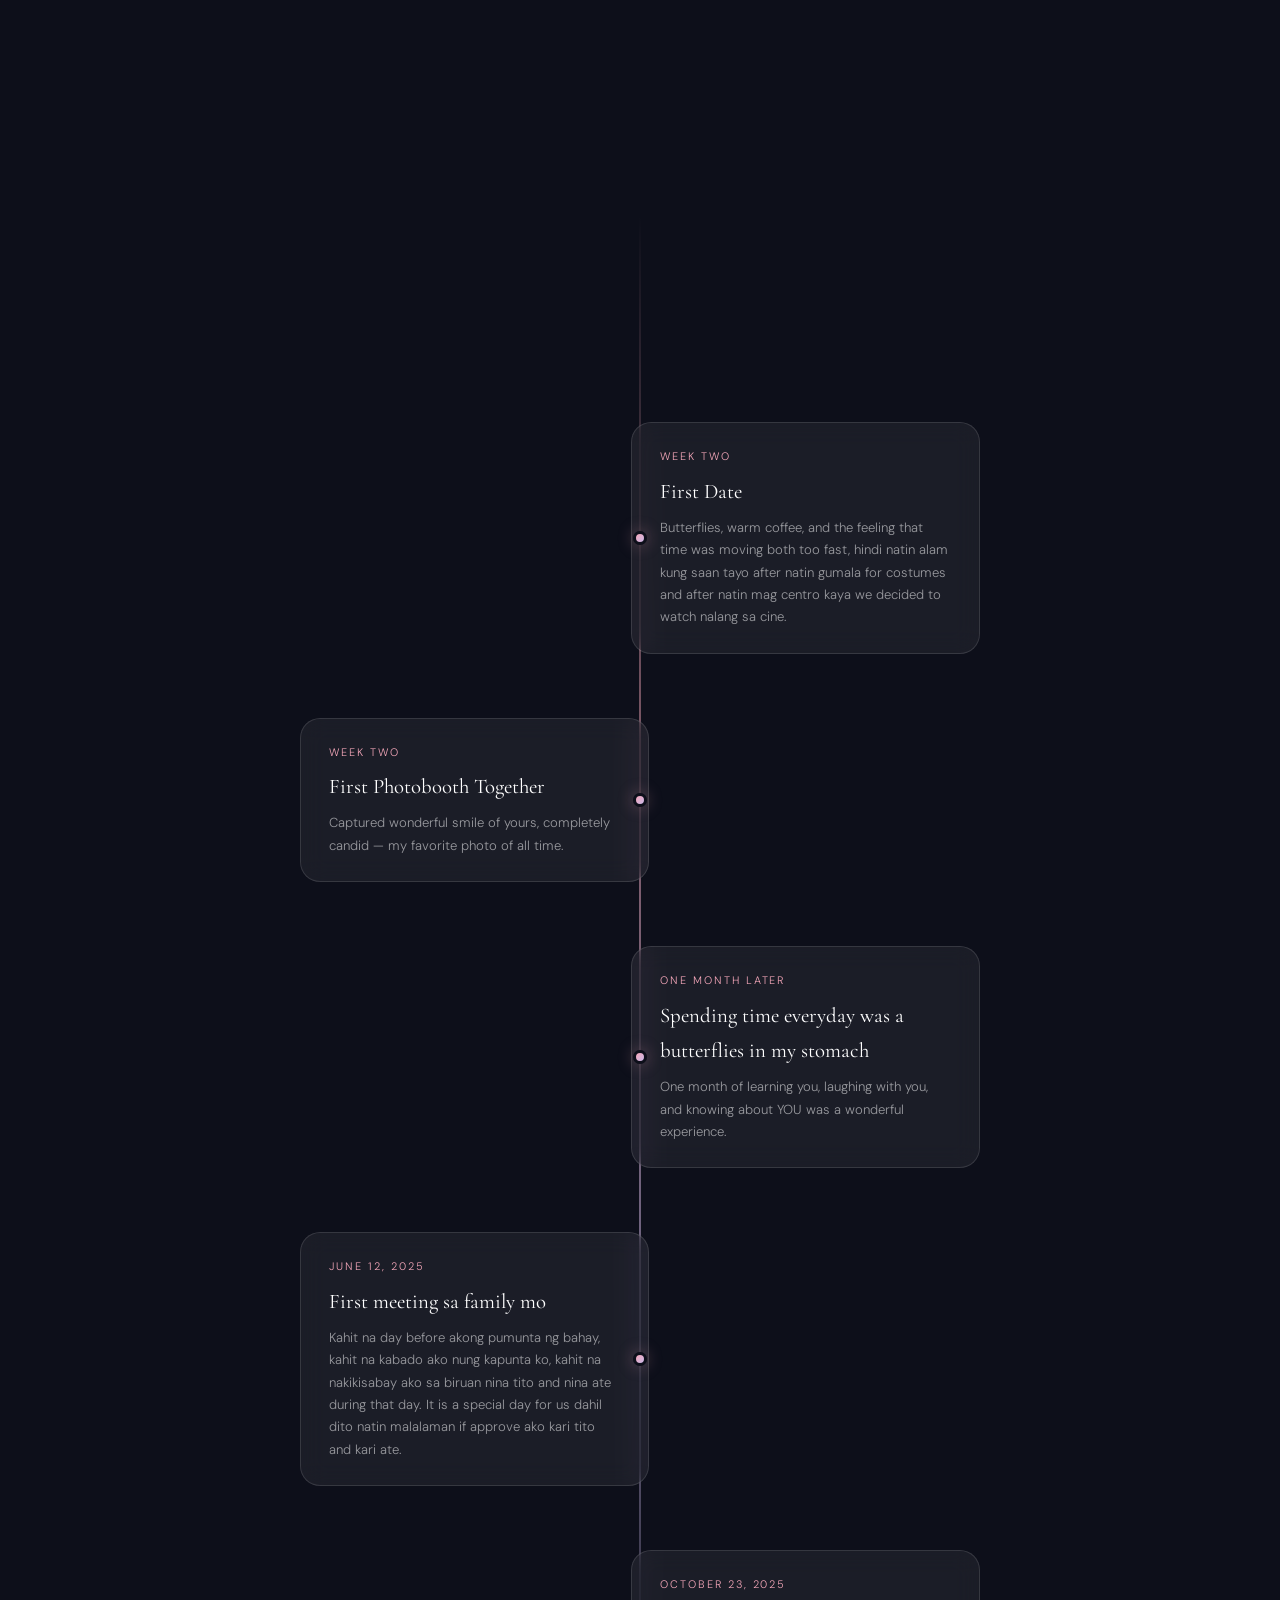
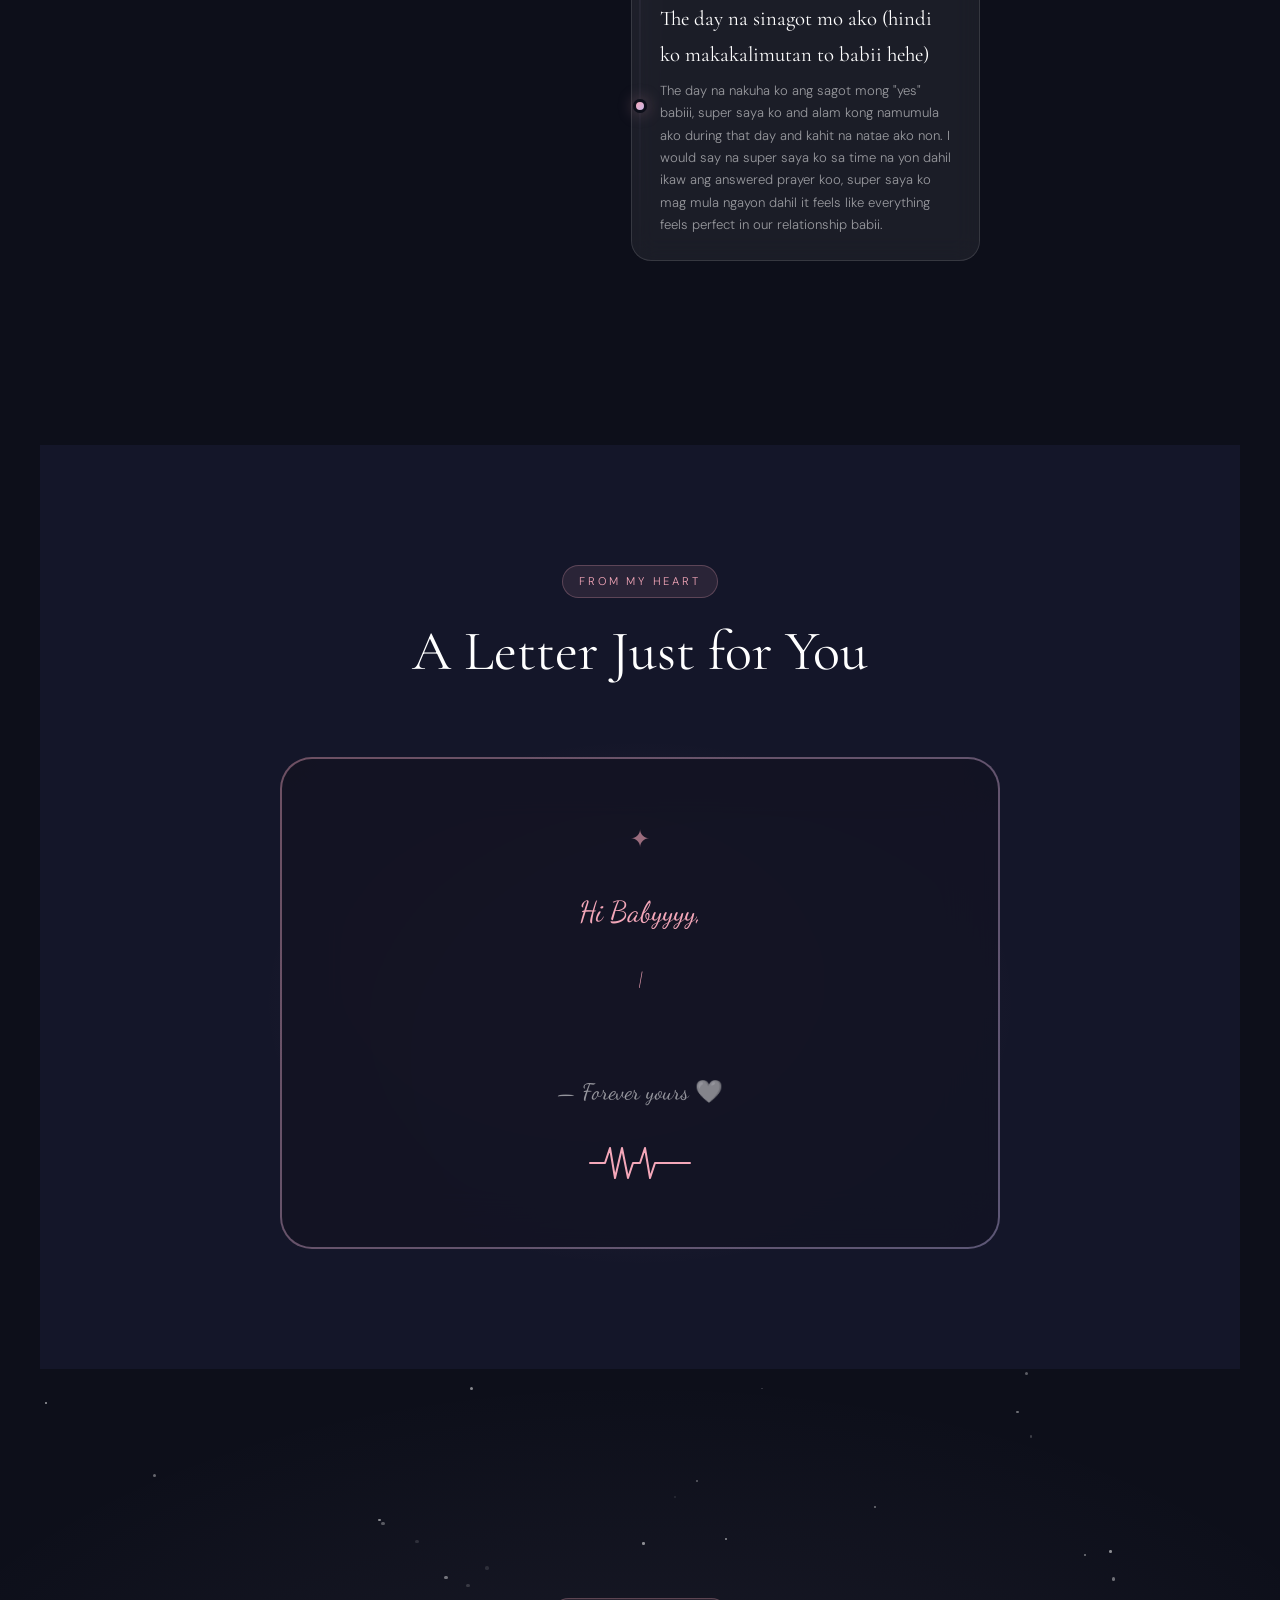
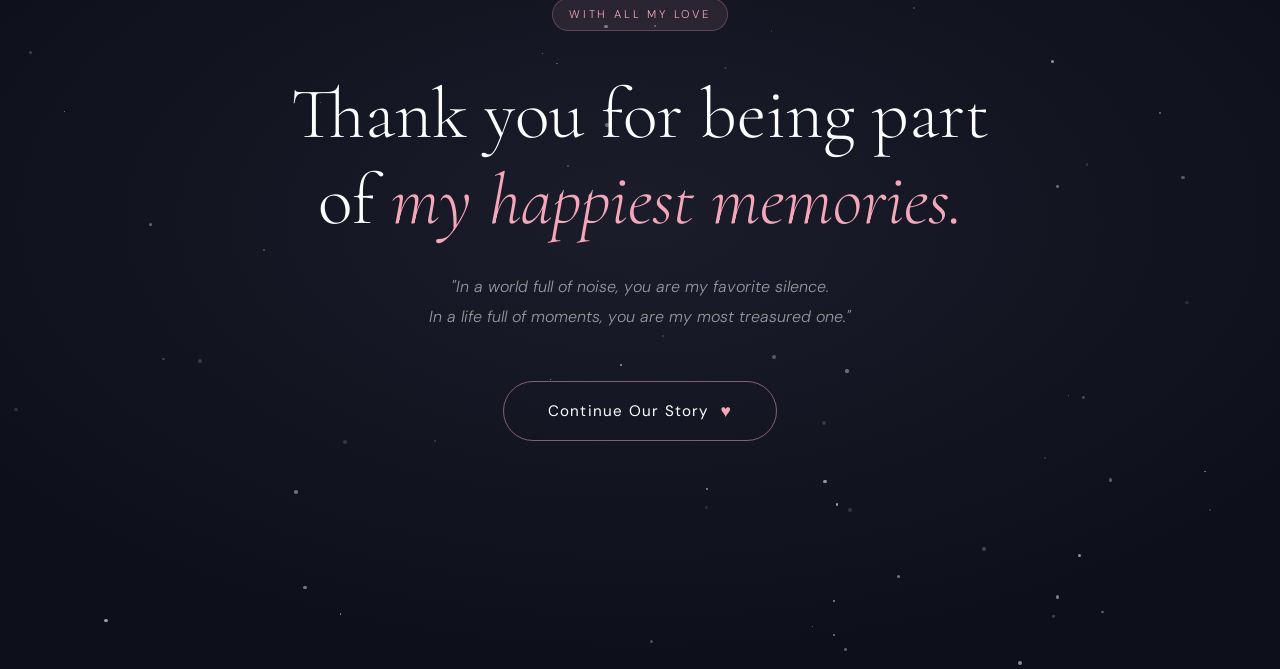
==== commit dd1d39c7: "add audio and images" ====
--- a/index.html
+++ b/index.html
@@ -115,7 +115,7 @@
       <div class="letter-card__glow"></div>
       <div class="letter-card__inner">
         <div class="letter-card__deco">✦</div>
-        <p class="letter-card__salutation">My dearest,</p>
+        <p class="letter-card__salutation">Hi Babyyyy,</p>
         <p class="letter-text" id="letter-text"></p>
         <p class="letter-card__sign">— Forever yours 🤍</p>
         <div class="letter-card__heartbeat">
--- a/style.css
+++ b/style.css
@@ -1117,7 +1117,7 @@
     flex: 0 0 calc(100vw - 48px);
     max-width: 100%;
   }
-  .carousel-card__img-wrap { height: 240px; }
+  .carousel-card__img-wrap { height: 400px; }
   .carousel-card__title { font-size: 1rem; }
   .carousel-card__memo { font-size: 0.72rem; }
 
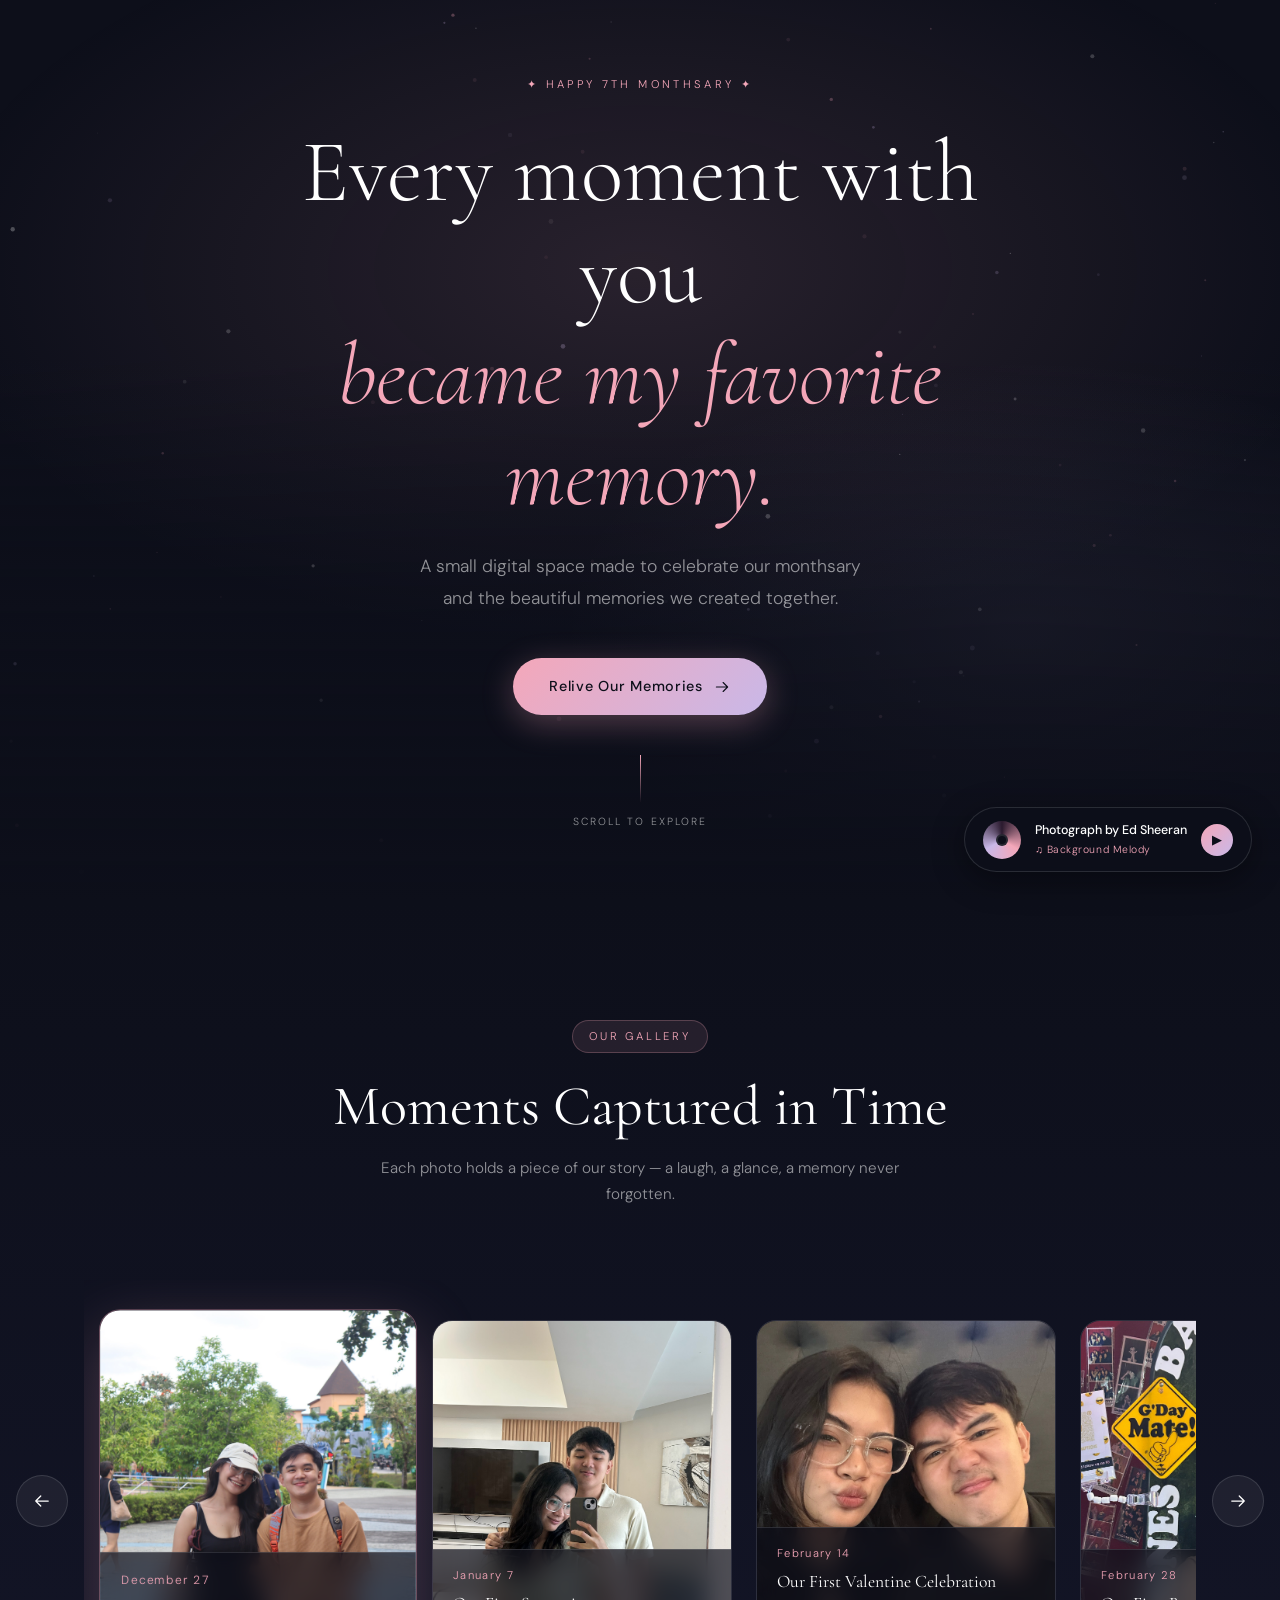
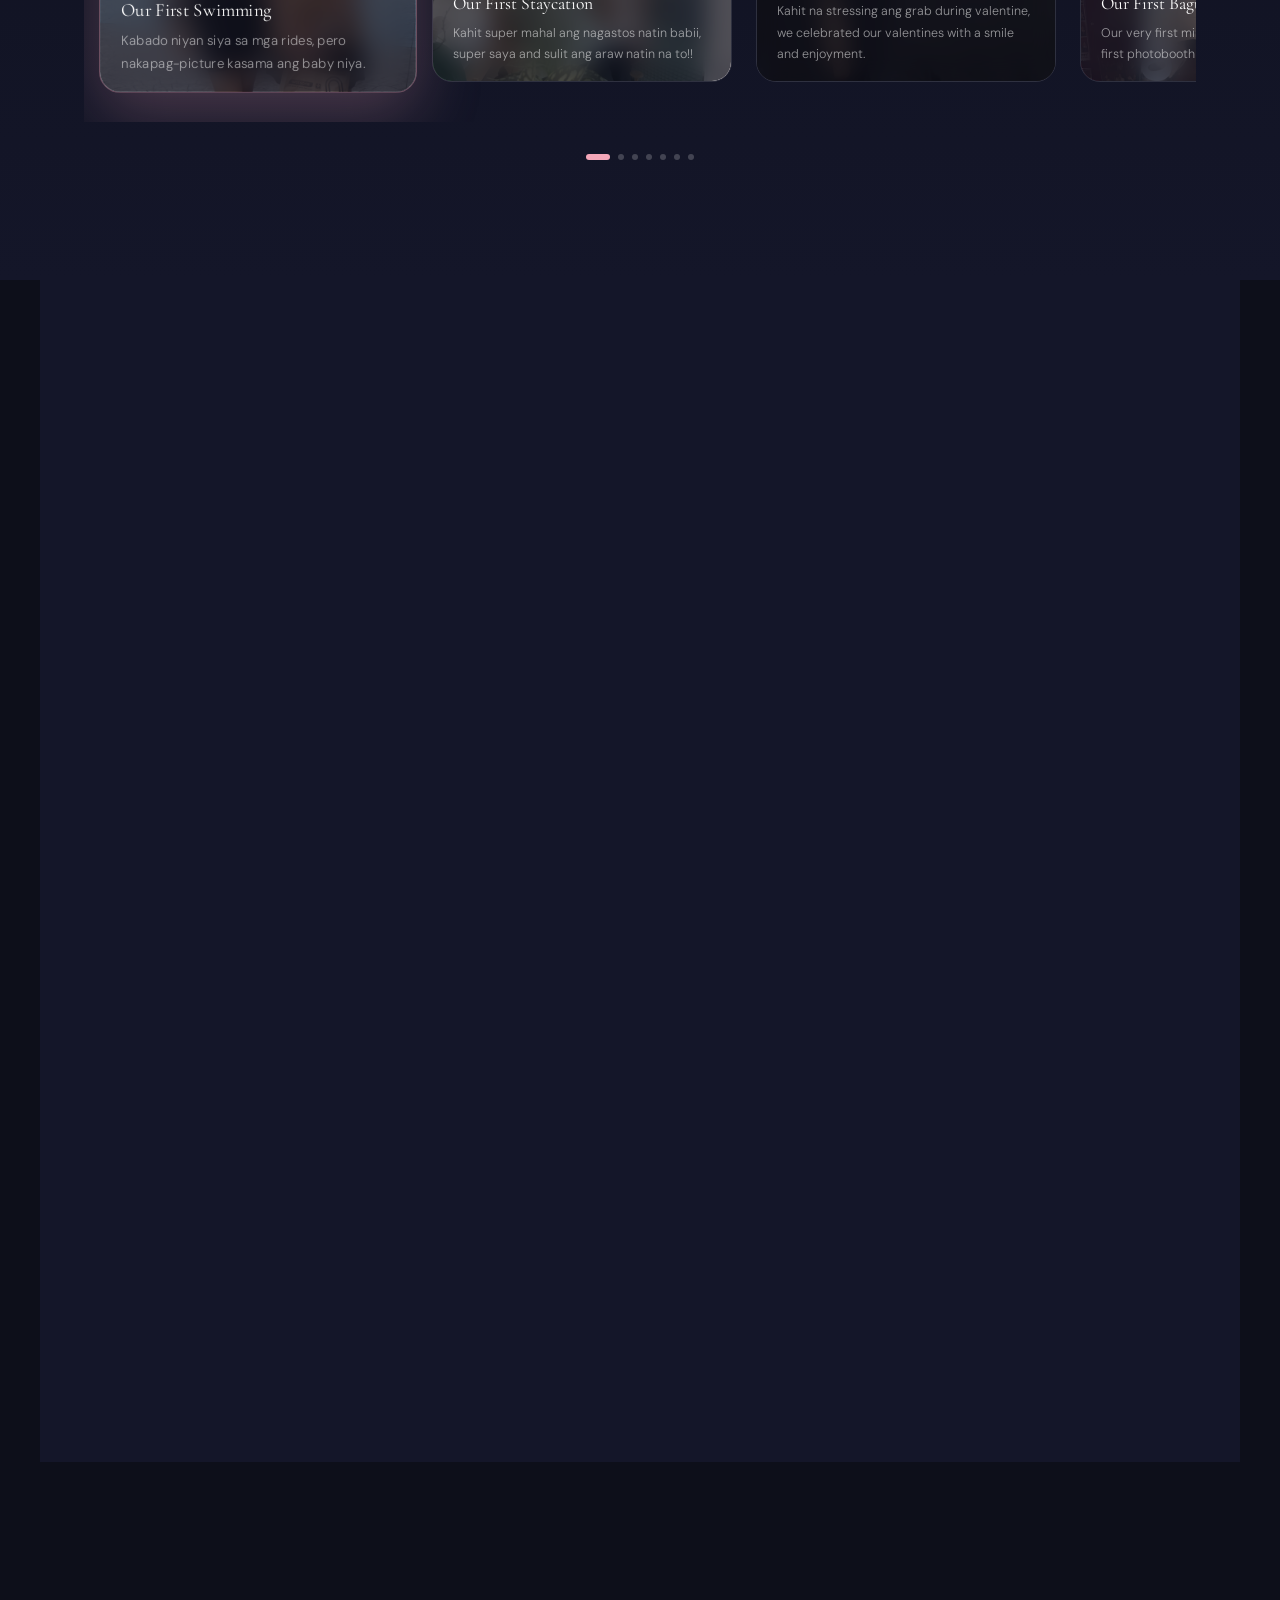
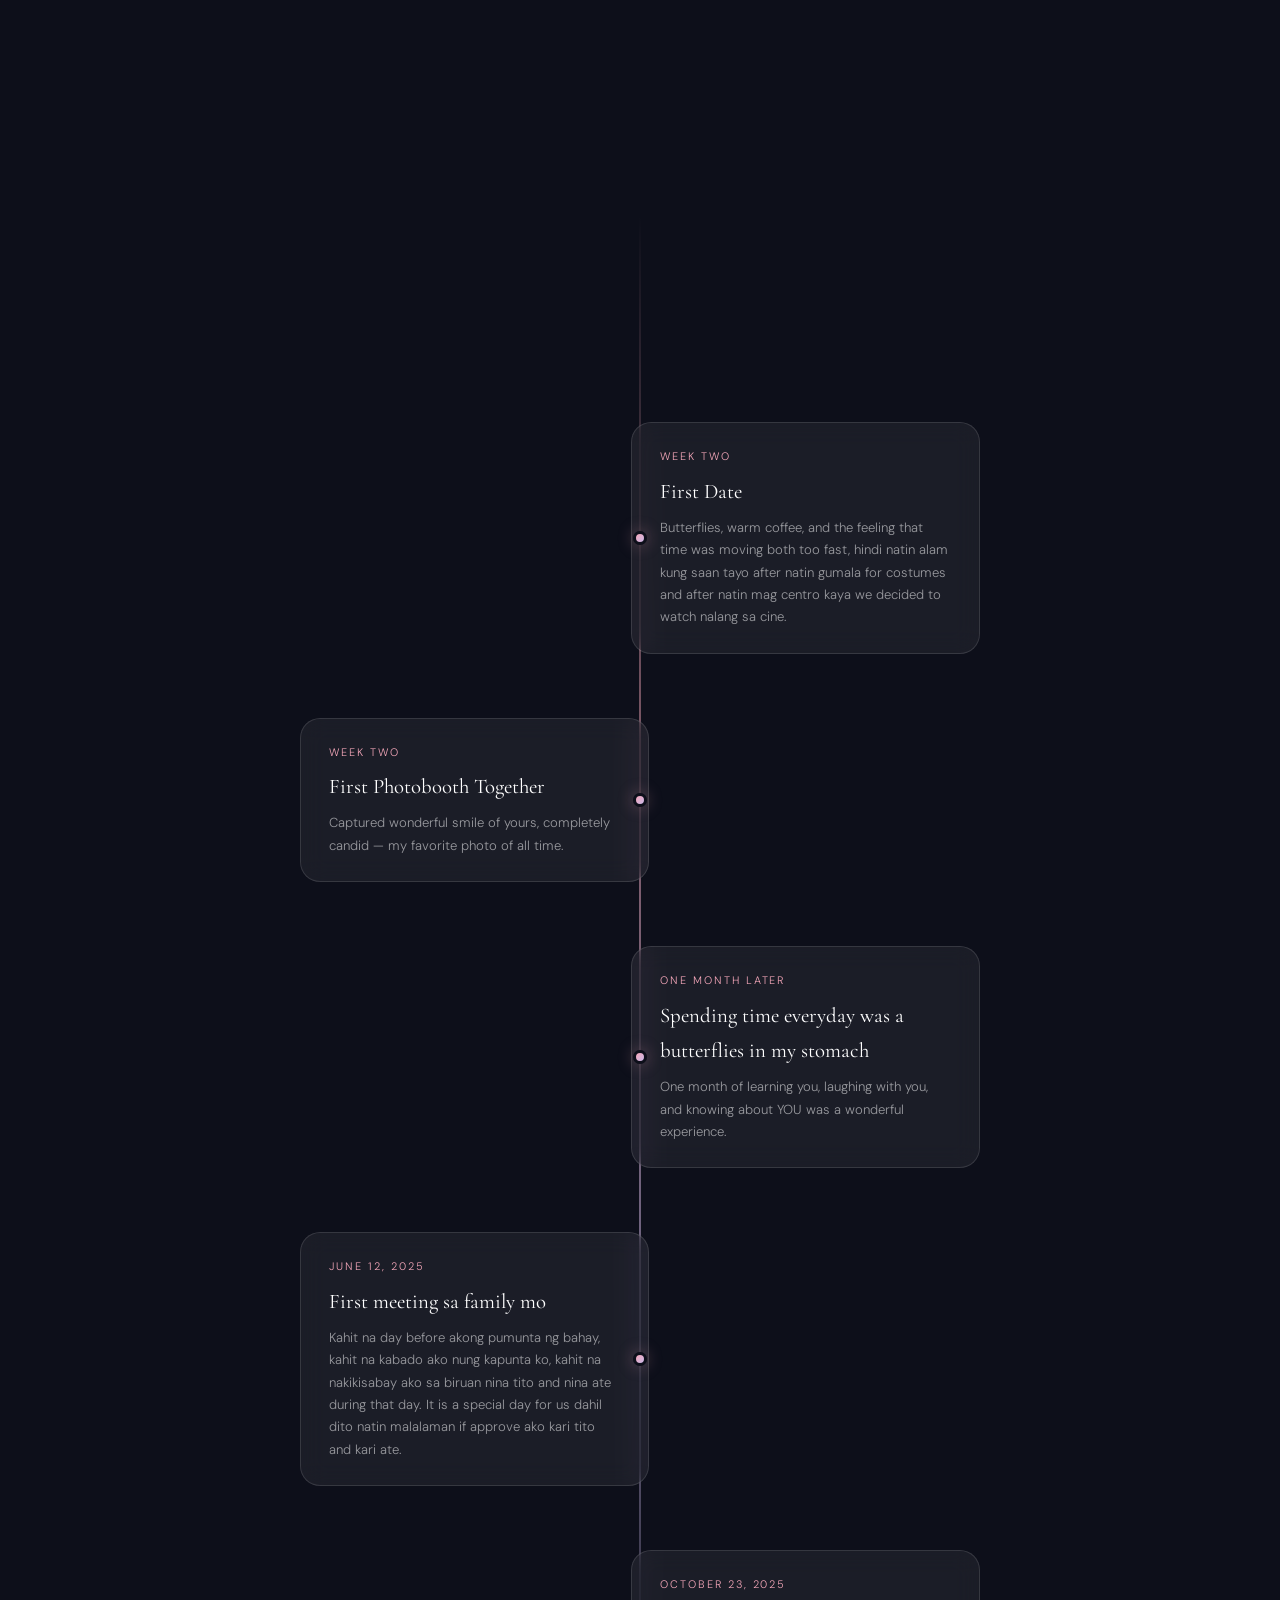
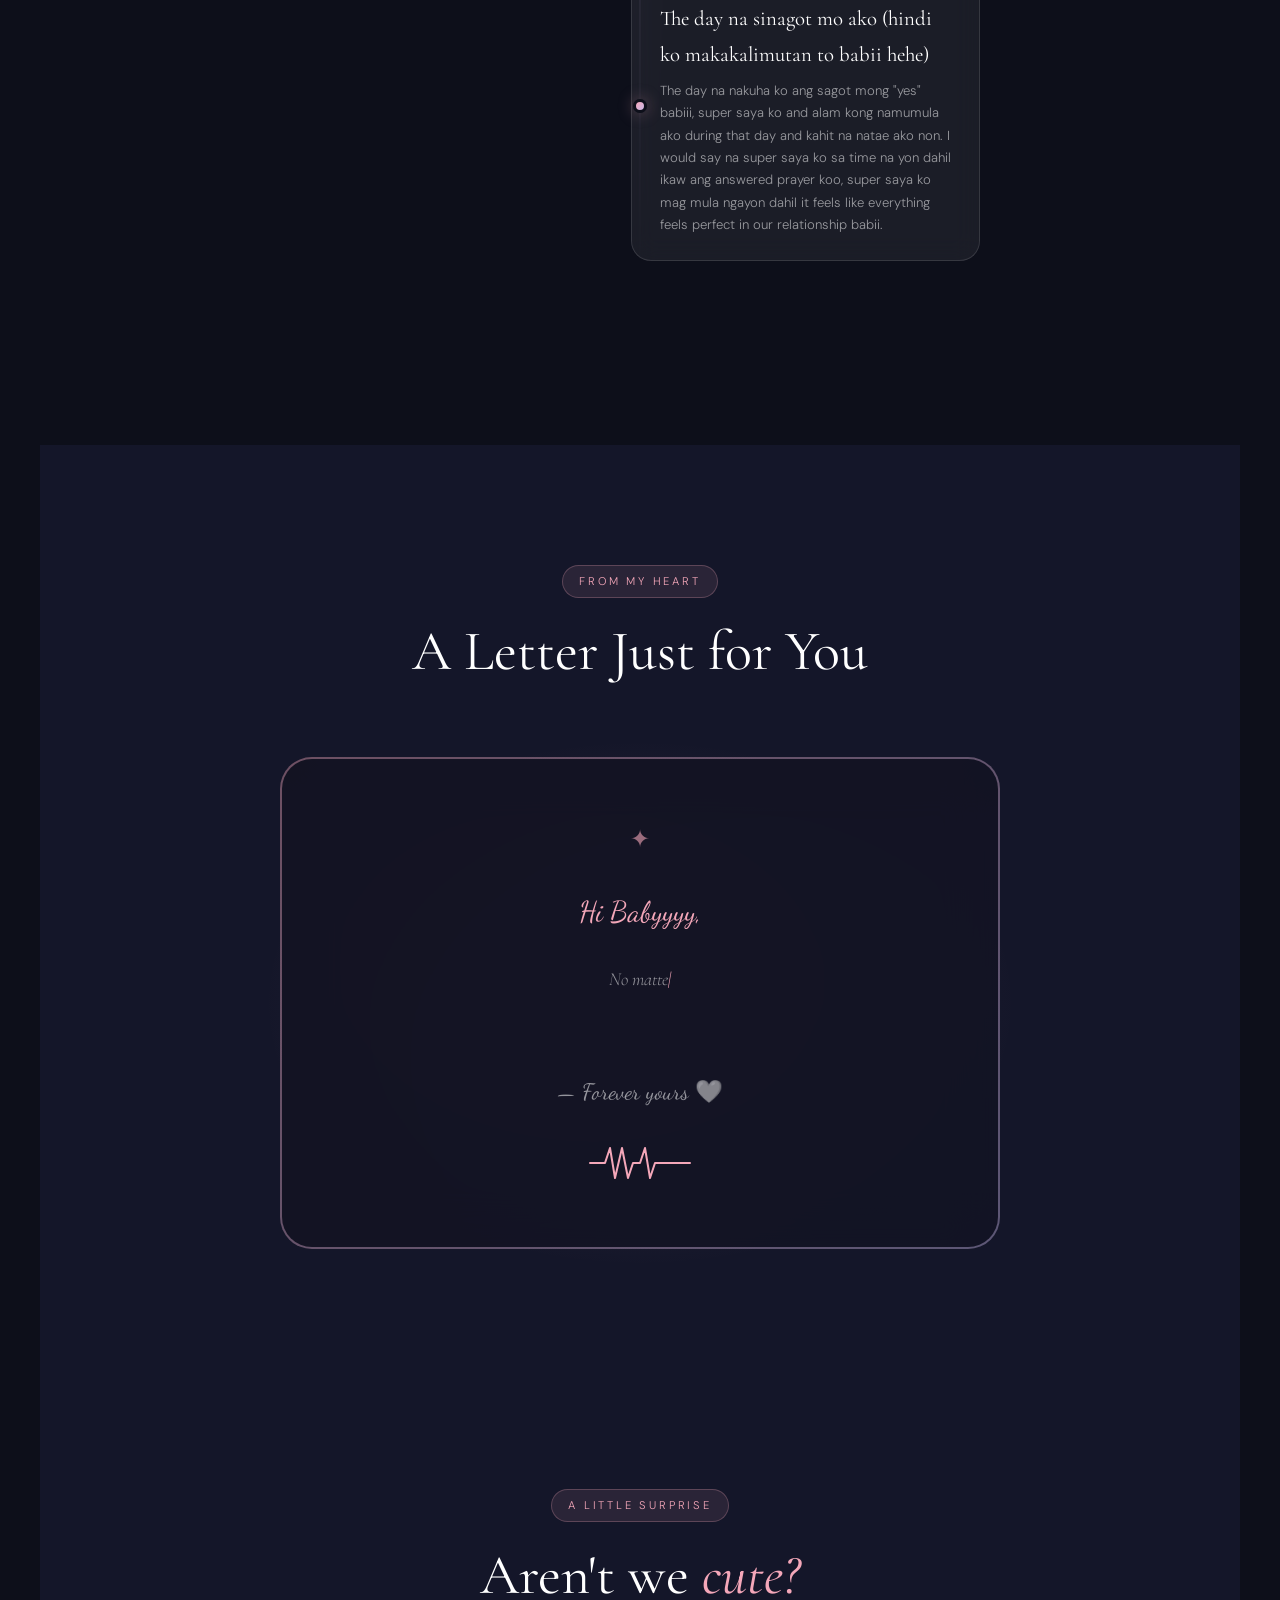
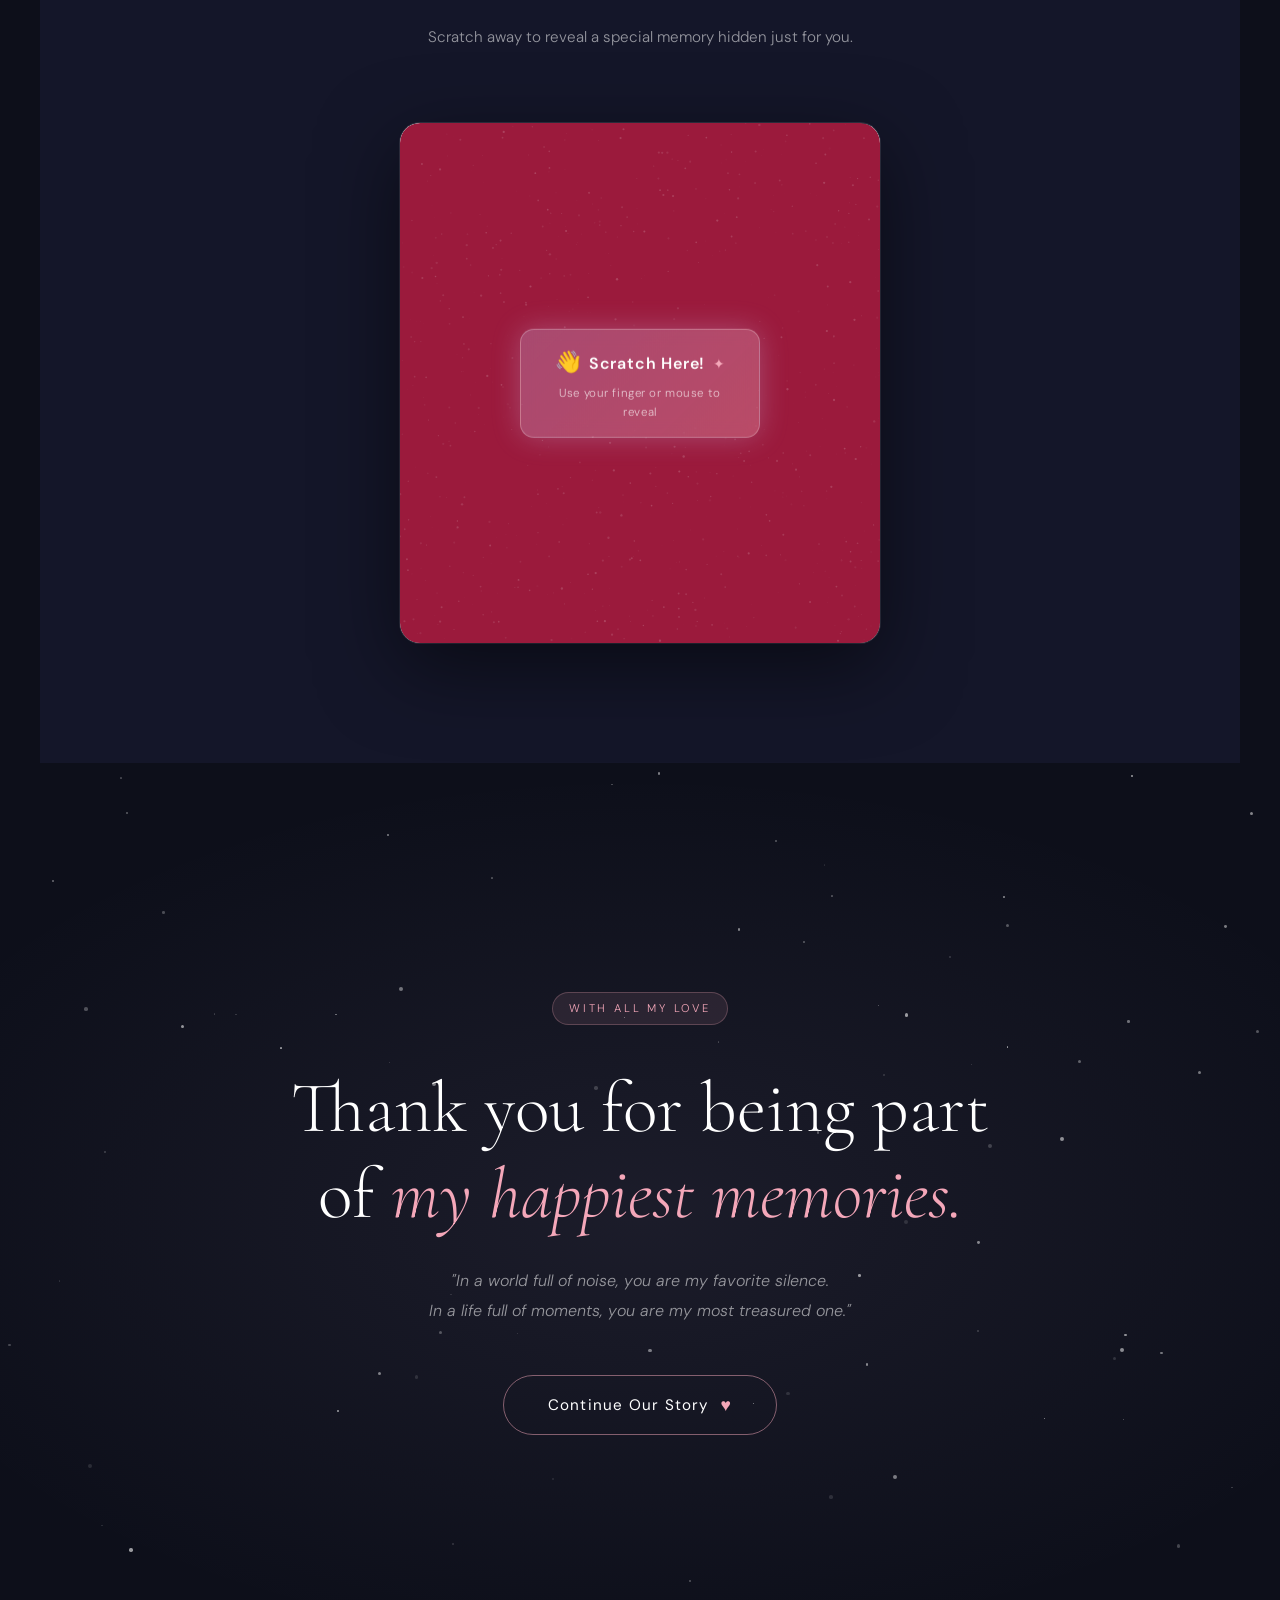
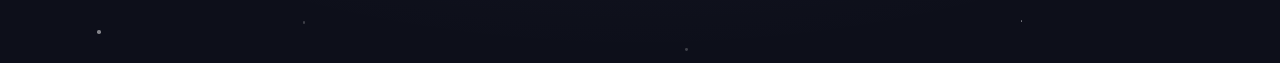
==== commit 70f3009c: "add audio and images" ====
--- a/index.html
+++ b/index.html
@@ -142,6 +142,41 @@
     </button>
     <audio id="bg-music" src="img/photograph.mp3" loop></audio>
   </div>
+
+  <!-- ========== SCRATCH CARD SECTION ========== -->
+  <section id="scratch" class="section scratch-section">
+    <div class="section__header">
+      <span class="section__tag">A Little Surprise</span>
+      <h2 class="section__title">Aren't we <em>cute?</em></h2>
+      <p class="section__desc">Scratch away to reveal a special memory hidden just for you.</p>
+    </div>
+
+    <div class="scratch-card-wrap">
+      <canvas id="scratch-canvas"></canvas>
+      <div class="scratch-reveal" id="scratch-reveal">
+        <!-- The hidden image goes here — swap src for your actual photo -->
+        <img
+          src="img/aqua-planet.JPG"
+          alt="Our sweet memory"
+          class="scratch-reveal__img"
+          onerror="this.style.display='none';this.parentElement.style.background='linear-gradient(135deg,#f4a7b9,#c9b8e8)'"
+        />
+        <div class="scratch-reveal__overlay">
+          <span class="scratch-reveal__label">♥ So cute together ♥</span>
+        </div>
+      </div>
+      <div class="scratch-hint" id="scratch-hint">
+        <span class="scratch-hint__hand">👋</span>
+        <strong>Scratch Here!</strong>
+        <span class="scratch-hint__sparkle">✦</span>
+        <p>Use your finger or mouse to reveal</p>
+      </div>
+      <div class="scratch-done" id="scratch-done">
+        <span>✦ Fully Revealed ✦</span>
+        <button id="scratch-reset">Scratch again?</button>
+      </div>
+    </div>
+  </section>
 
   <!-- ========== ENDING SECTION ========== -->
   <section id="ending" class="section ending-section">
--- a/style.css
+++ b/style.css
@@ -1154,4 +1154,197 @@
    ============================================================ */
 ::-webkit-scrollbar { width: 4px; }
 ::-webkit-scrollbar-track { background: var(--navy); }
-::-webkit-scrollbar-thumb { background: rgba(244,167,185,0.3); border-radius: 2px; }+::-webkit-scrollbar-thumb { background: rgba(244,167,185,0.3); border-radius: 2px; }
+/* ============================================================
+   SCRATCH CARD SECTION
+   ============================================================ */
+.scratch-section {
+  background: var(--navy-mid);
+}
+
+.scratch-card-wrap {
+  position: relative;
+  width: 480px;
+  height: 520px;
+  margin: 0 auto;
+  border-radius: var(--radius-lg);
+  overflow: hidden;
+  box-shadow: 0 24px 80px rgba(0, 0, 0, 0.5), 0 0 0 1px var(--glass-border);
+  cursor: crosshair;
+  touch-action: none;
+  user-select: none;
+}
+
+/* The revealed image layer (bottom) */
+.scratch-reveal {
+  position: absolute;
+  inset: 0;
+  z-index: 0;
+}
+
+.scratch-reveal__img {
+  width: 100%;
+  height: 100%;
+  object-fit: cover;
+  display: block;
+}
+
+.scratch-reveal__overlay {
+  position: absolute;
+  inset: 0;
+  background: linear-gradient(to top, rgba(13,15,26,0.7) 0%, transparent 50%);
+  display: flex;
+  align-items: flex-end;
+  justify-content: center;
+  padding-bottom: 24px;
+  opacity: 0;
+  transition: opacity 0.6s ease;
+}
+
+.scratch-reveal__overlay.visible {
+  opacity: 1;
+}
+
+.scratch-reveal__label {
+  font-family: var(--font-script);
+  font-size: 1.4rem;
+  color: var(--white);
+  text-shadow: 0 2px 8px rgba(0,0,0,0.6);
+  letter-spacing: 0.05em;
+}
+
+/* The scratch canvas (top) */
+#scratch-canvas {
+  position: absolute;
+  inset: 0;
+  z-index: 2;
+  border-radius: var(--radius-lg);
+  /* canvas bg is set via JS */
+}
+
+/* Hint badge — center of canvas */
+.scratch-hint {
+  position: absolute;
+  z-index: 3;
+  top: 50%;
+  left: 50%;
+  transform: translate(-50%, -50%);
+  background: linear-gradient(135deg, rgba(201,184,232,0.3), rgba(244,167,185,0.35));
+  border: 1.5px solid rgba(255,255,255,0.25);
+  backdrop-filter: blur(8px);
+  -webkit-backdrop-filter: blur(8px);
+  border-radius: 14px;
+  padding: 14px 22px;
+  text-align: center;
+  color: var(--white);
+  pointer-events: none;
+  transition: opacity 0.4s ease, transform 0.4s ease;
+  box-shadow: 0 0 28px rgba(201,184,232,0.3);
+}
+
+.scratch-hint.hidden {
+  opacity: 0;
+  transform: translate(-50%, -50%) scale(0.9);
+  pointer-events: none;
+}
+
+.scratch-hint__hand {
+  font-size: 1.3rem;
+  display: inline-block;
+  animation: hintWave 1.5s ease-in-out infinite;
+  margin-right: 4px;
+}
+
+@keyframes hintWave {
+  0%, 100% { transform: rotate(-10deg); }
+  50%       { transform: rotate(10deg); }
+}
+
+.scratch-hint strong {
+  font-size: 1rem;
+  font-weight: 600;
+  letter-spacing: 0.05em;
+}
+
+.scratch-hint__sparkle {
+  font-size: 0.9rem;
+  color: var(--pink-soft);
+  margin-left: 4px;
+}
+
+.scratch-hint p {
+  font-size: 0.72rem;
+  color: rgba(255,255,255,0.7);
+  letter-spacing: 0.05em;
+  margin-top: 4px;
+}
+
+/* Done banner */
+.scratch-done {
+  position: absolute;
+  z-index: 4;
+  bottom: 0;
+  left: 0; right: 0;
+  background: rgba(13,15,26,0.75);
+  backdrop-filter: blur(12px);
+  -webkit-backdrop-filter: blur(12px);
+  border-top: 1px solid var(--glass-border);
+  padding: 14px 20px;
+  display: flex;
+  align-items: center;
+  justify-content: space-between;
+  opacity: 0;
+  transform: translateY(100%);
+  transition: opacity 0.5s ease, transform 0.5s ease;
+  pointer-events: none;
+}
+
+.scratch-done.visible {
+  opacity: 1;
+  transform: translateY(0);
+  pointer-events: all;
+}
+
+.scratch-done span {
+  font-size: 0.75rem;
+  color: var(--pink-soft);
+  letter-spacing: 0.15em;
+  text-transform: uppercase;
+}
+
+.scratch-done button {
+  font-size: 0.75rem;
+  color: var(--white);
+  background: rgba(244,167,185,0.15);
+  border: 1px solid rgba(244,167,185,0.3);
+  border-radius: 100px;
+  padding: 6px 16px;
+  cursor: pointer;
+  font-family: var(--font-body);
+  transition: background 0.3s ease;
+}
+
+.scratch-done button:hover {
+  background: rgba(244,167,185,0.3);
+}
+
+/* Progress ring (optional subtle indicator) */
+.scratch-progress {
+  position: absolute;
+  z-index: 3;
+  top: 12px;
+  right: 14px;
+  font-size: 0.65rem;
+  color: rgba(255,255,255,0.45);
+  letter-spacing: 0.1em;
+  pointer-events: none;
+  transition: opacity 0.3s ease;
+}
+
+/* Responsive */
+@media (max-width: 480px) {
+  .scratch-card-wrap {
+    width: calc(100vw - 48px);
+    height: 430px;
+  }
+}
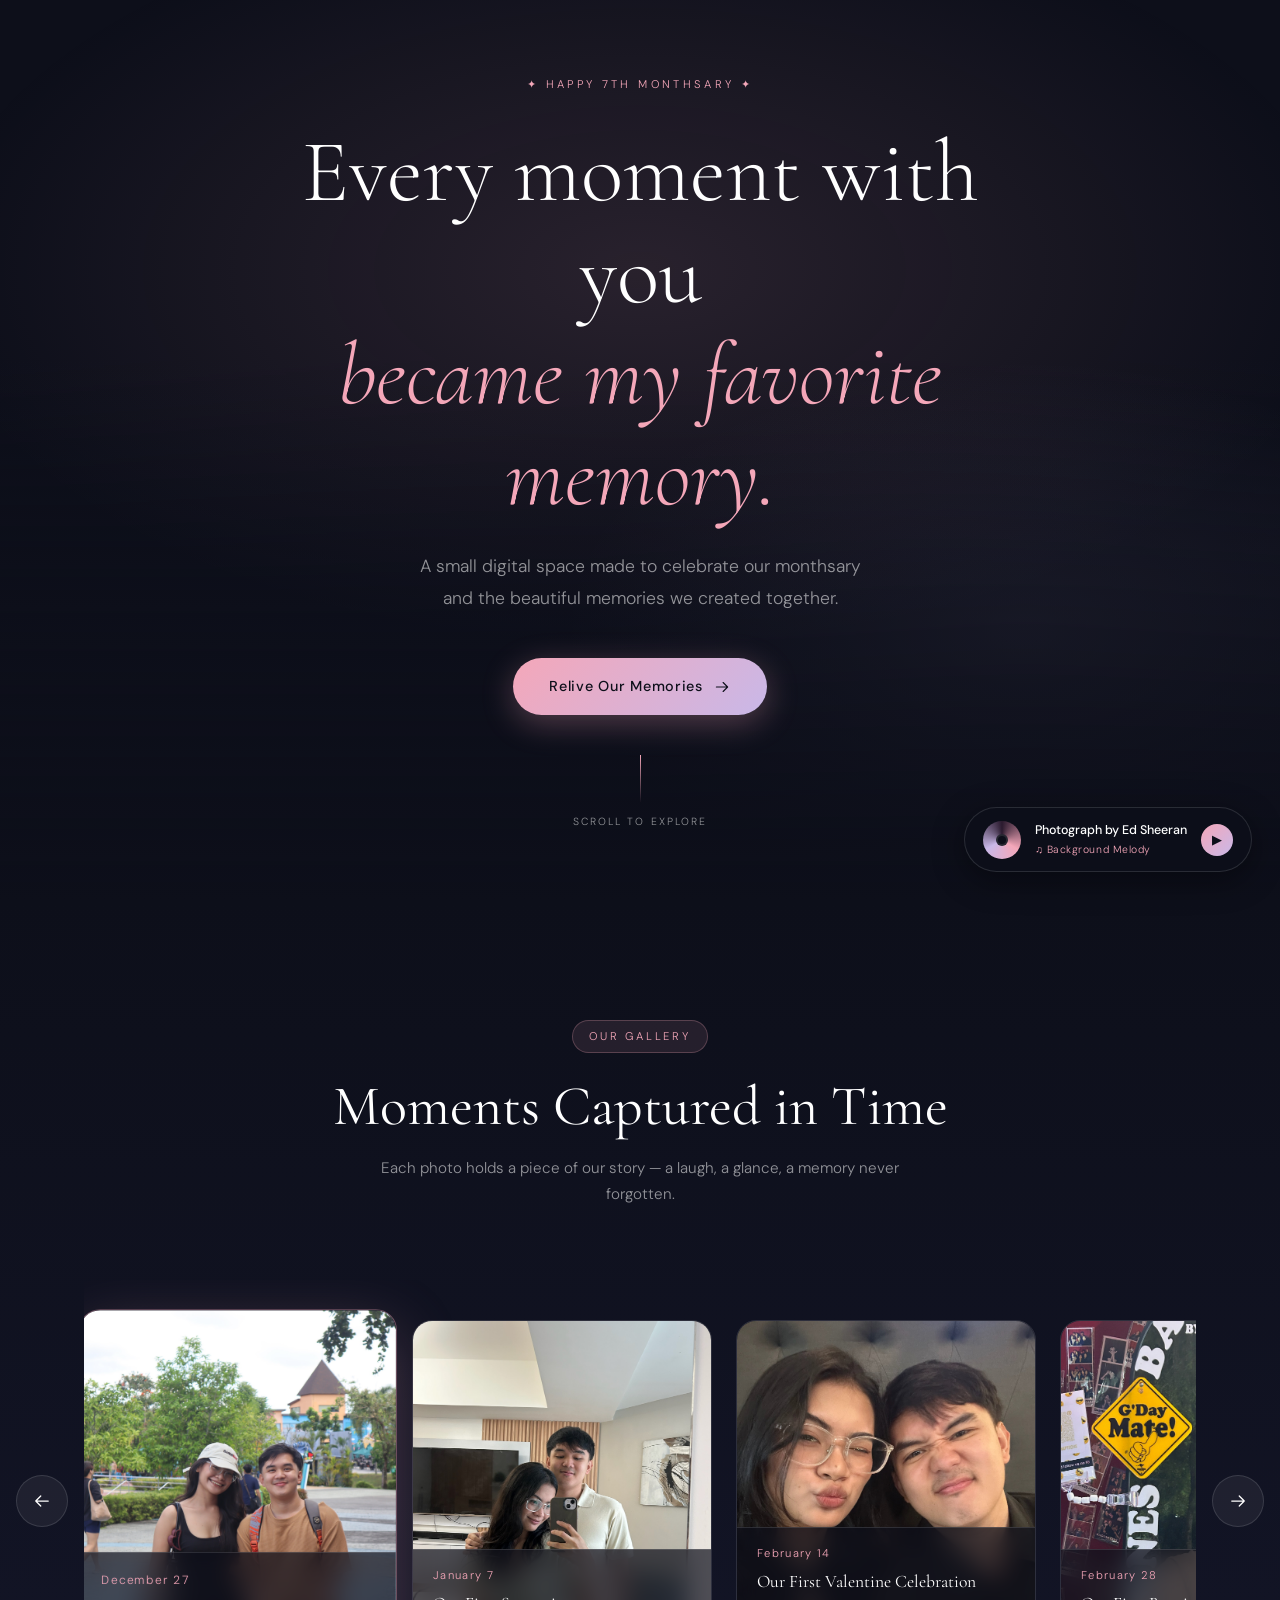
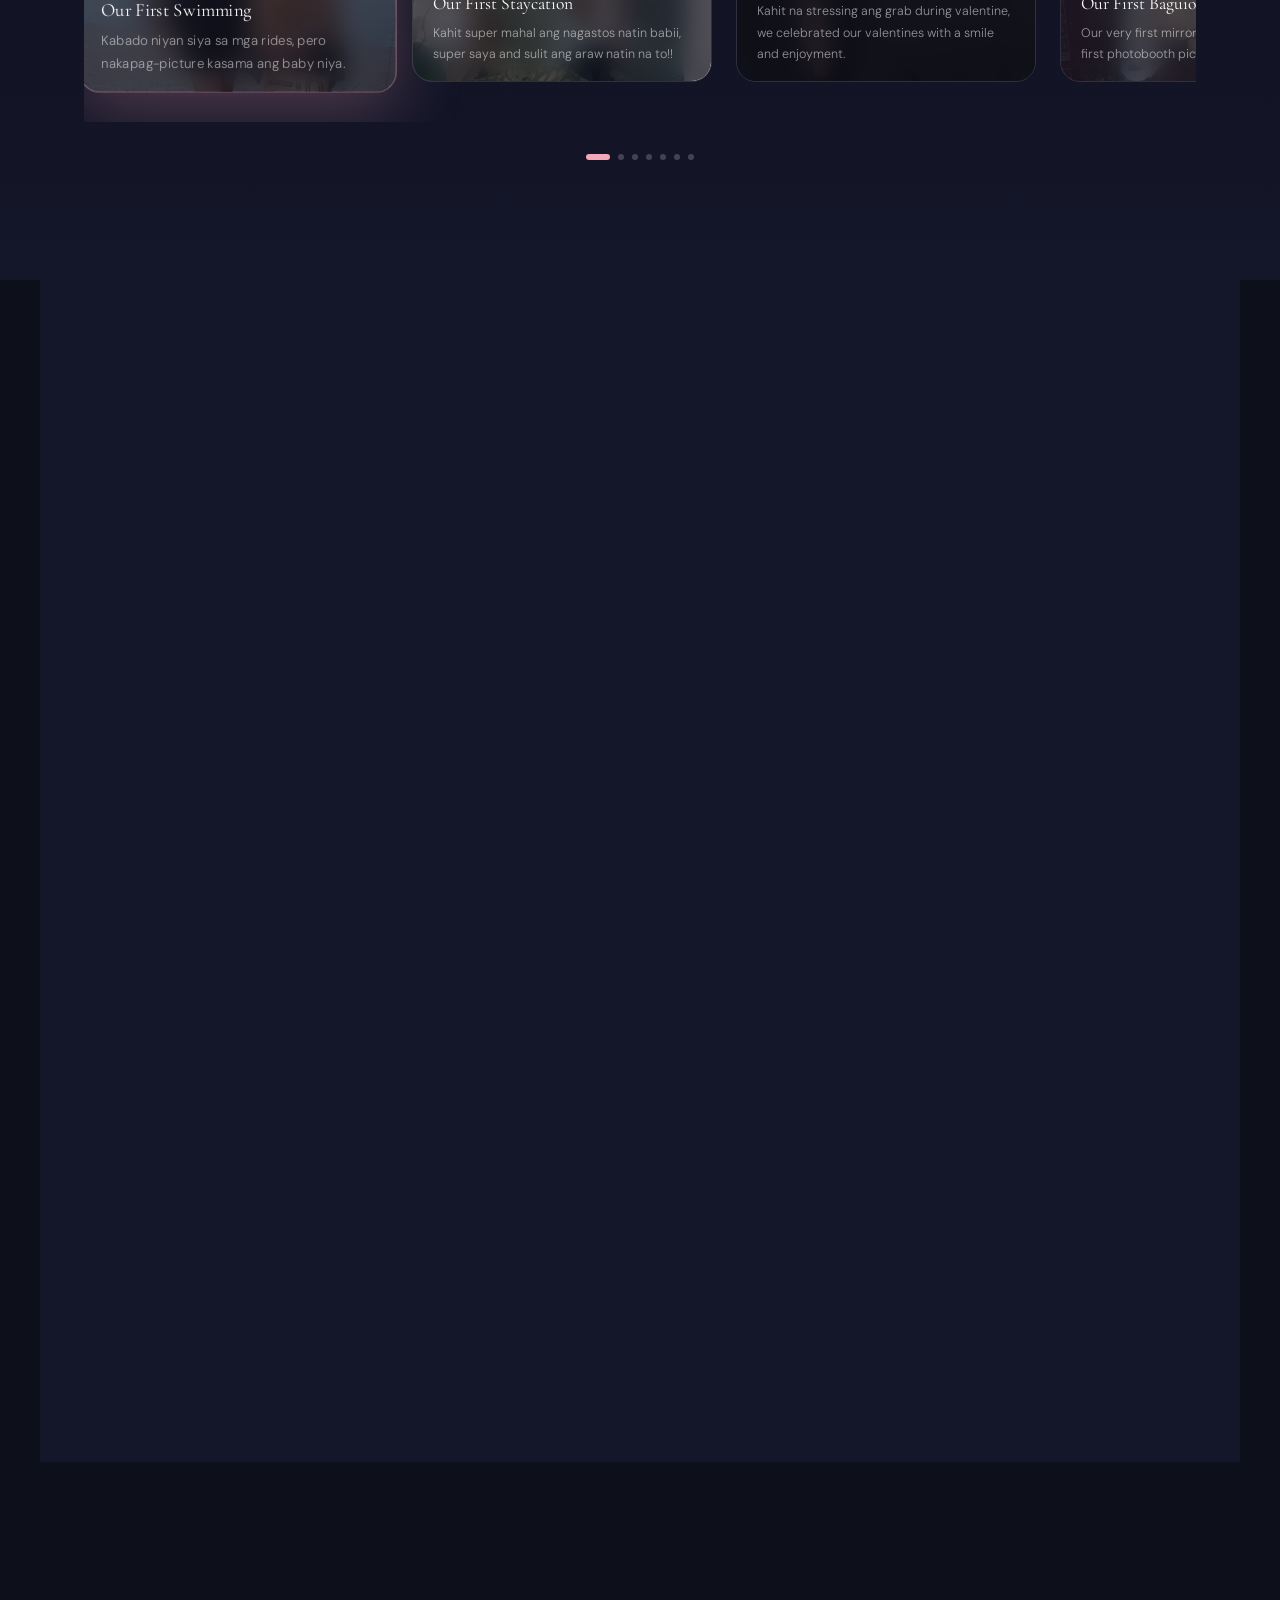
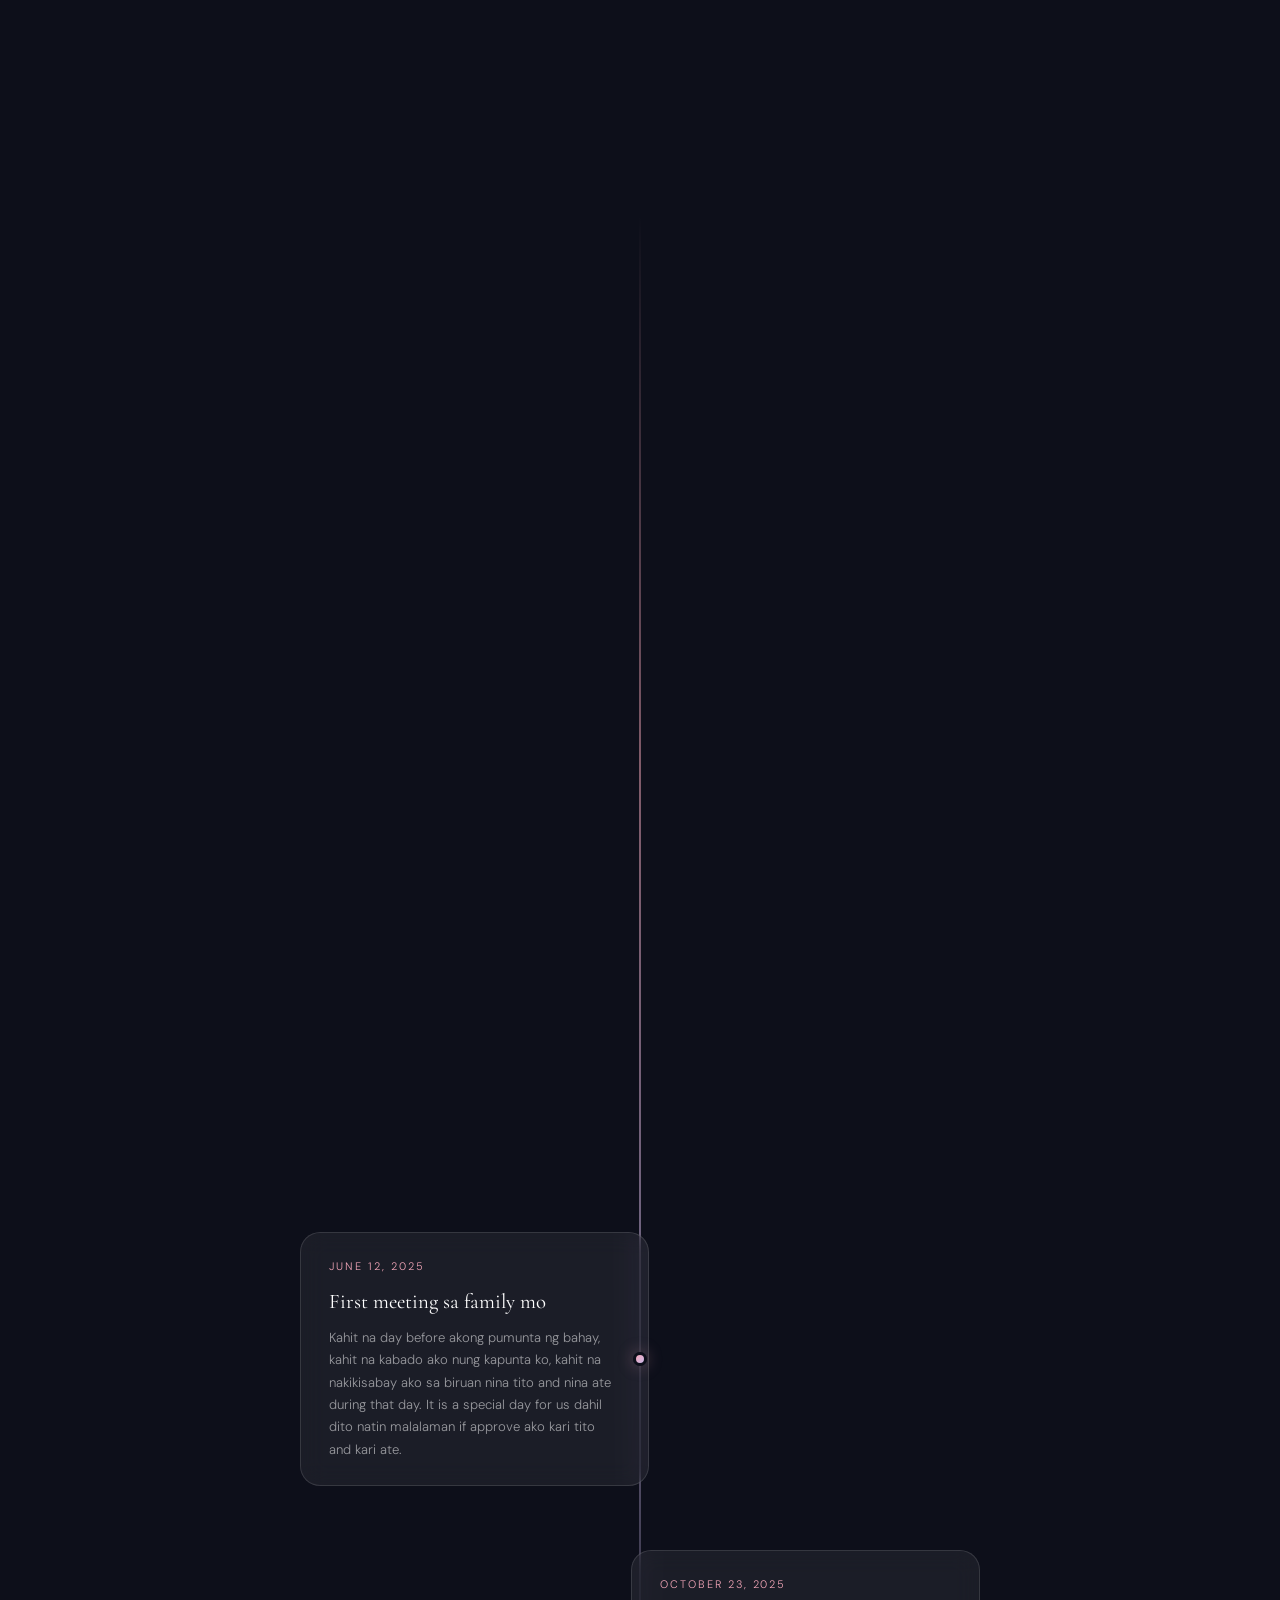
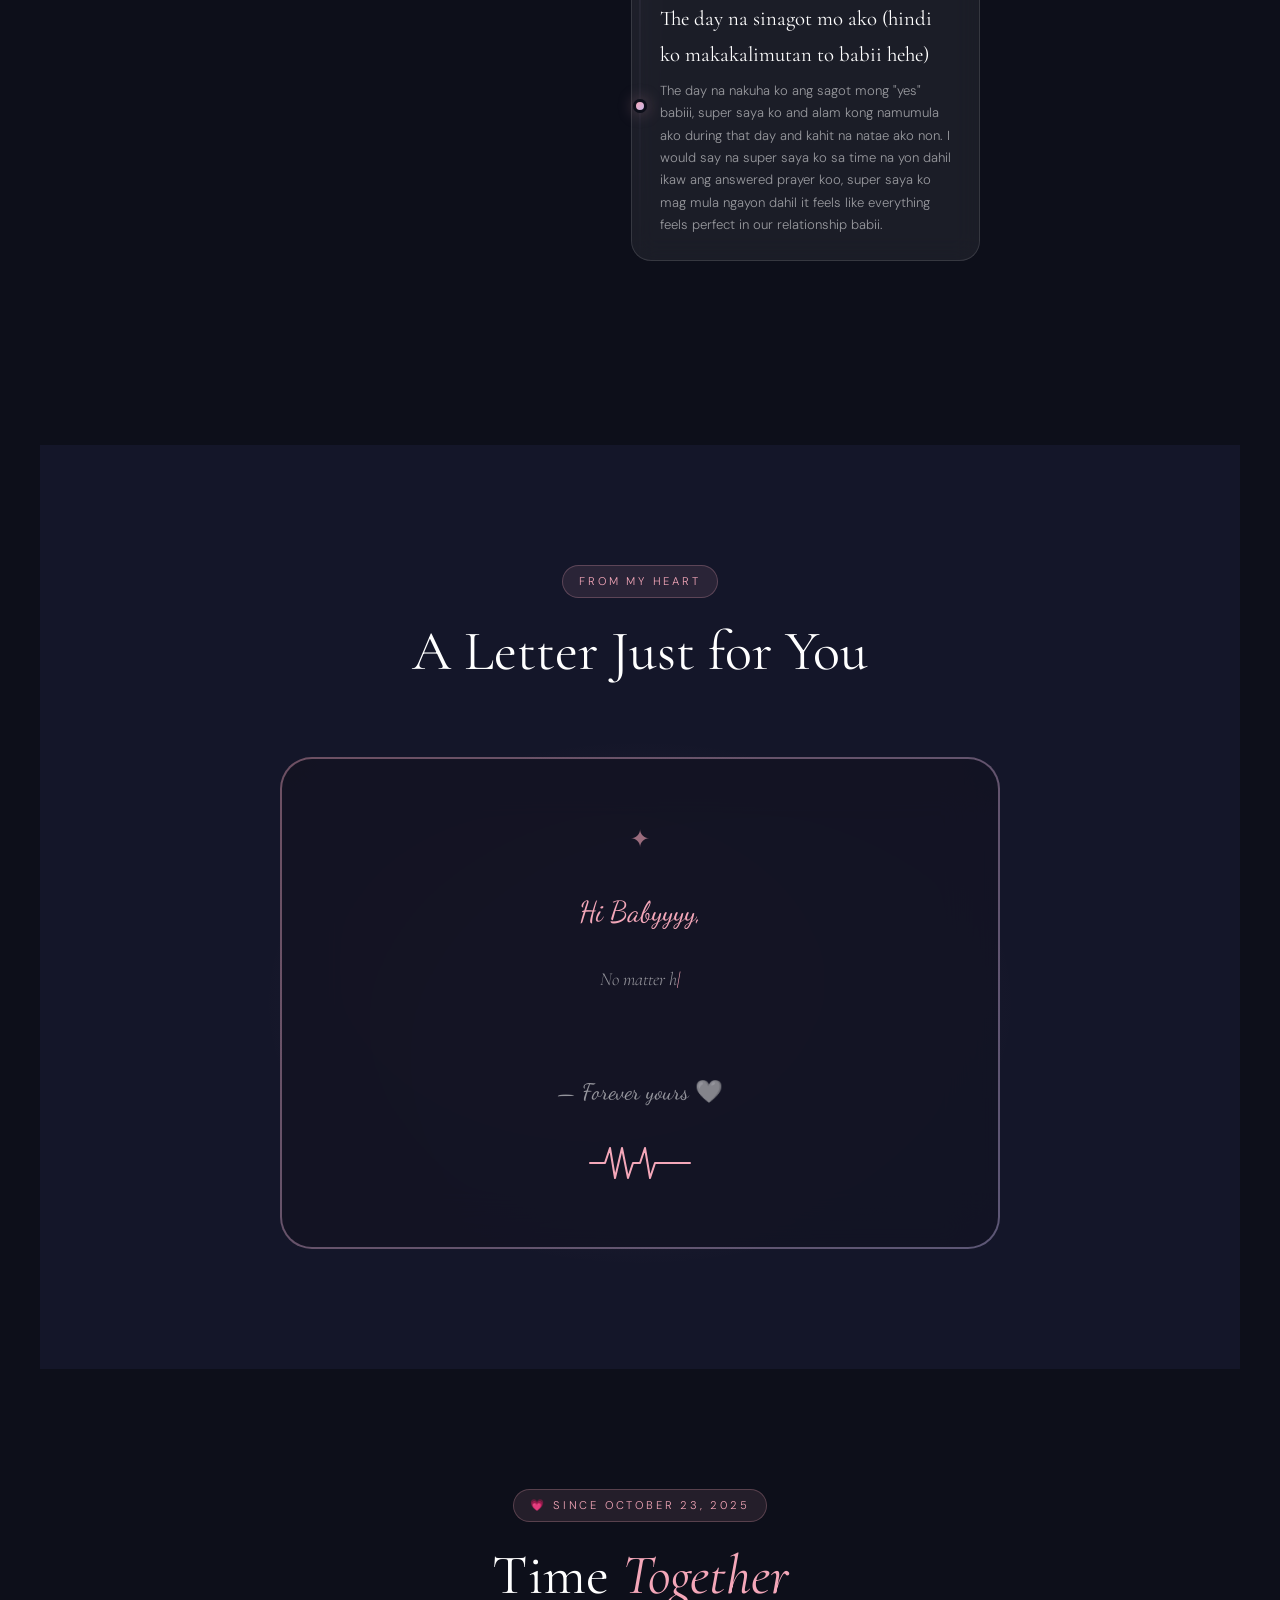
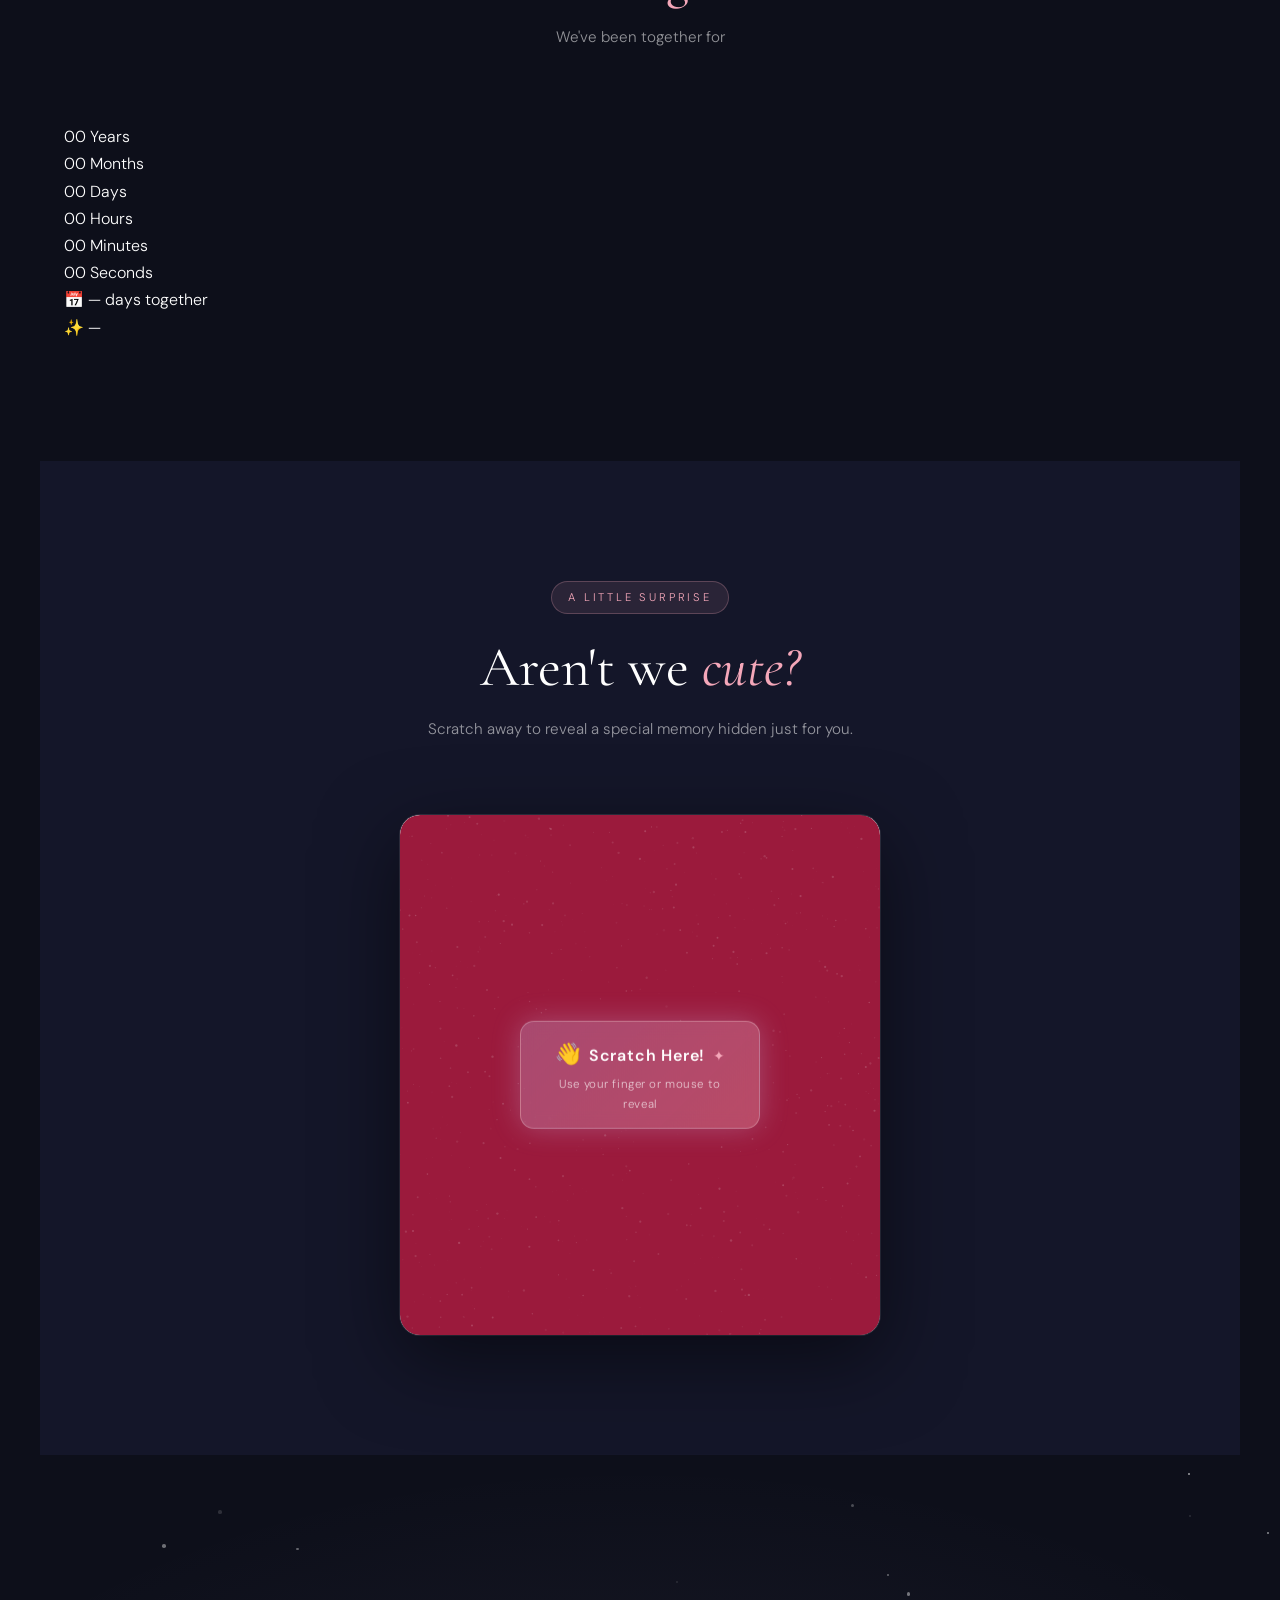
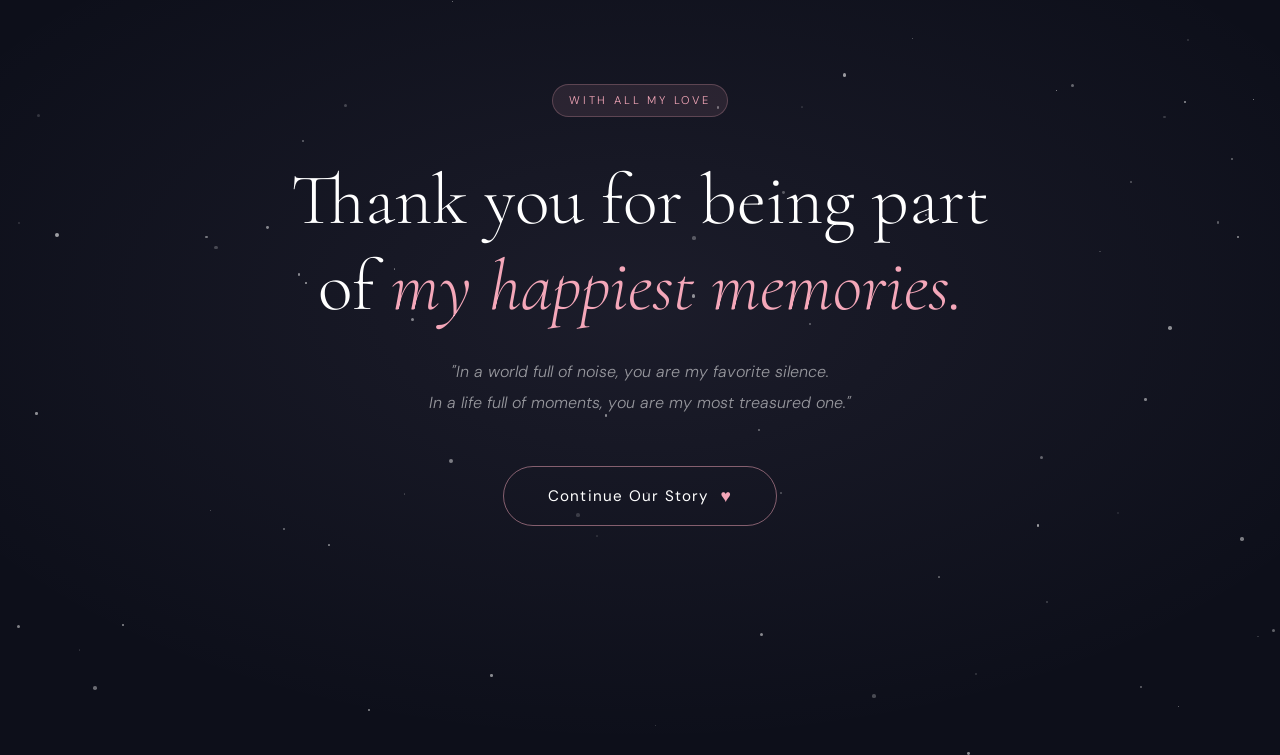
==== commit 4c4f94ed: "Add countdown timer section Added a countdown timer section to the HTML layout." ====
--- a/index.html
+++ b/index.html
@@ -142,6 +142,53 @@
     </button>
     <audio id="bg-music" src="img/photograph.mp3" loop></audio>
   </div>
+
+  <!-- ========== COUNTDOWN TIMER SECTION ========== -->
+  <section id="countdown" class="section countdown-section">
+    <div class="section__header">
+      <span class="section__tag">💗 Since October 23, 2025</span>
+      <h2 class="section__title">Time <em>Together</em></h2>
+      <p class="section__desc">We've been together for</p>
+    </div>
+
+    <div class="countdown-grid">
+      <div class="countdown-card reveal">
+        <span class="countdown-card__num" id="ct-years">00</span>
+        <span class="countdown-card__label">Years</span>
+      </div>
+      <div class="countdown-card reveal">
+        <span class="countdown-card__num" id="ct-months">00</span>
+        <span class="countdown-card__label">Months</span>
+      </div>
+      <div class="countdown-card reveal">
+        <span class="countdown-card__num" id="ct-days">00</span>
+        <span class="countdown-card__label">Days</span>
+      </div>
+      <div class="countdown-card reveal">
+        <span class="countdown-card__num" id="ct-hours">00</span>
+        <span class="countdown-card__label">Hours</span>
+      </div>
+      <div class="countdown-card reveal">
+        <span class="countdown-card__num" id="ct-minutes">00</span>
+        <span class="countdown-card__label">Minutes</span>
+      </div>
+      <div class="countdown-card reveal countdown-card--seconds">
+        <span class="countdown-card__num" id="ct-seconds">00</span>
+        <span class="countdown-card__label">Seconds</span>
+      </div>
+    </div>
+
+    <div class="countdown-pills">
+      <div class="countdown-pill countdown-pill--filled">
+        <span class="countdown-pill__icon">📅</span>
+        <span id="ct-total-days">— days together</span>
+      </div>
+      <div class="countdown-pill">
+        <span class="countdown-pill__icon">✨</span>
+        <span id="ct-next-milestone">—</span>
+      </div>
+    </div>
+  </section>
 
   <!-- ========== SCRATCH CARD SECTION ========== -->
   <section id="scratch" class="section scratch-section">
@@ -200,4 +247,4 @@
 
   <script src="script.js"></script>
 </body>
-</html>+</html>
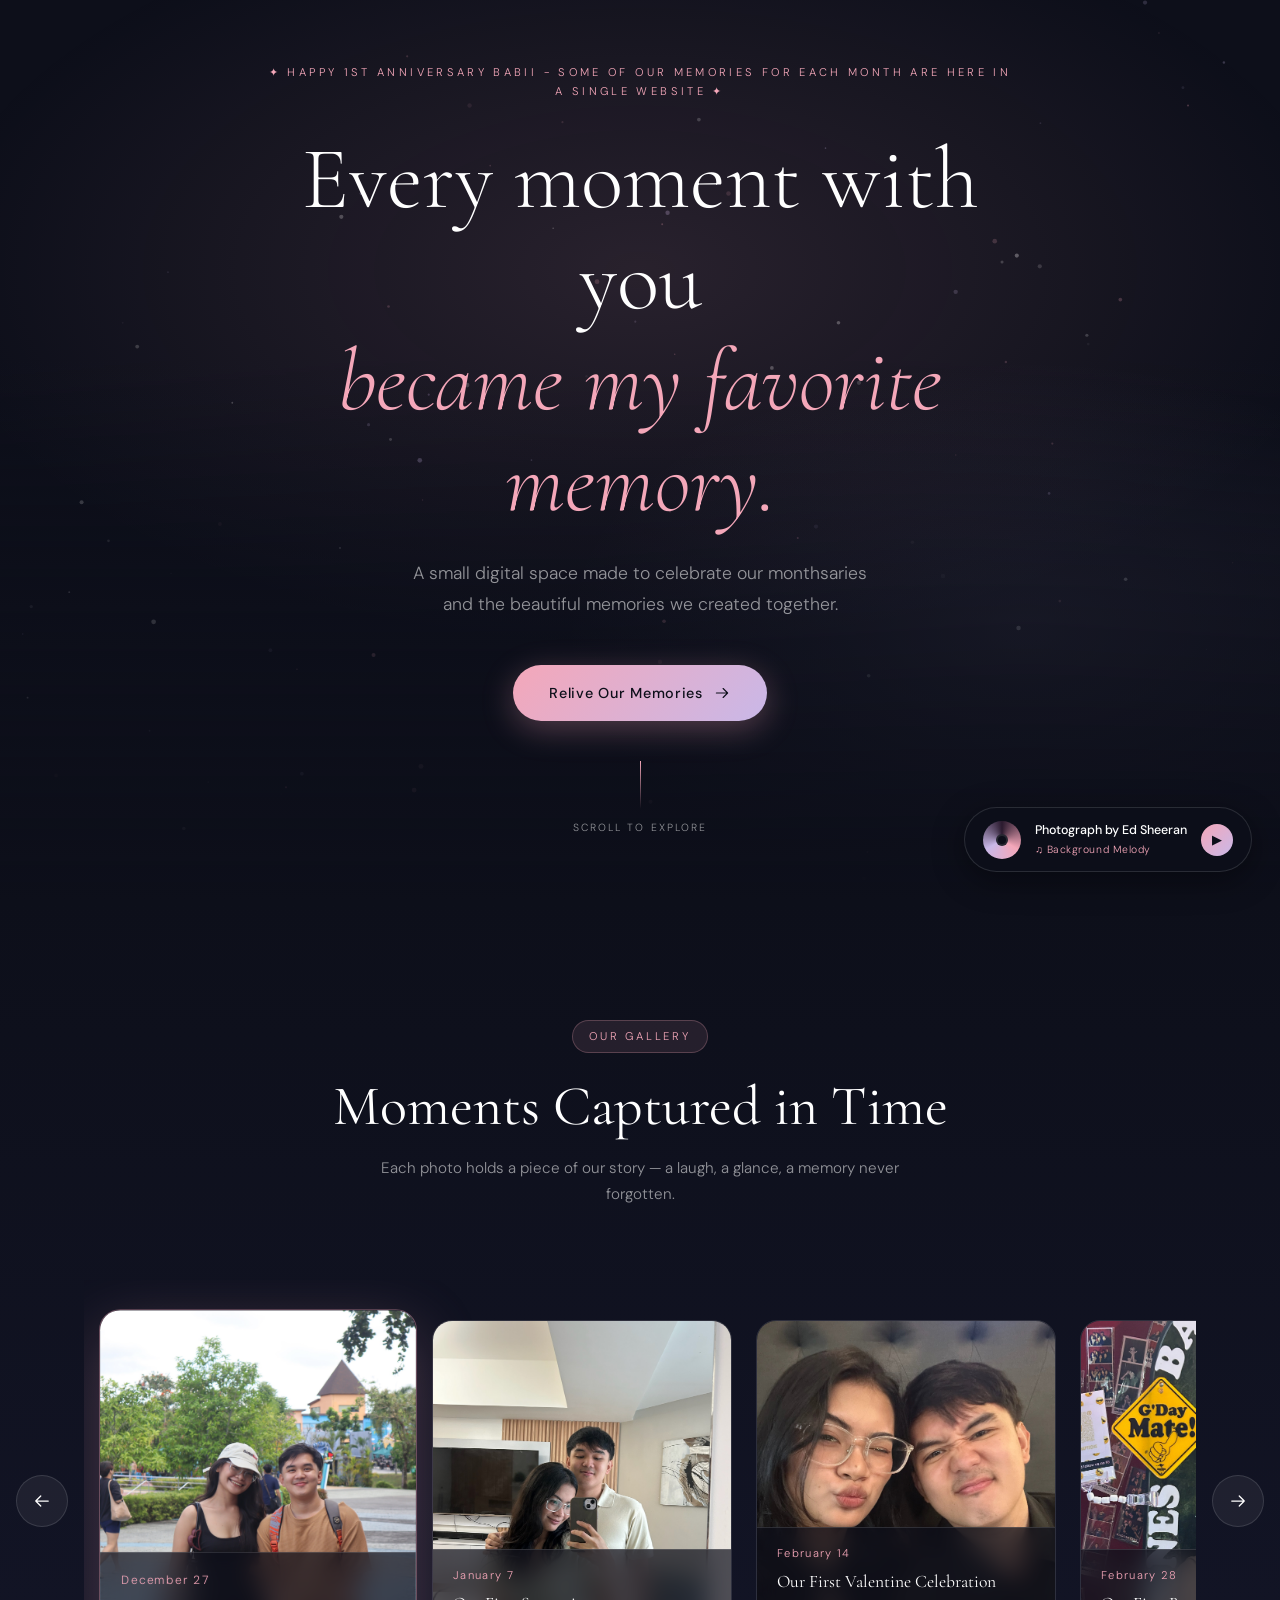
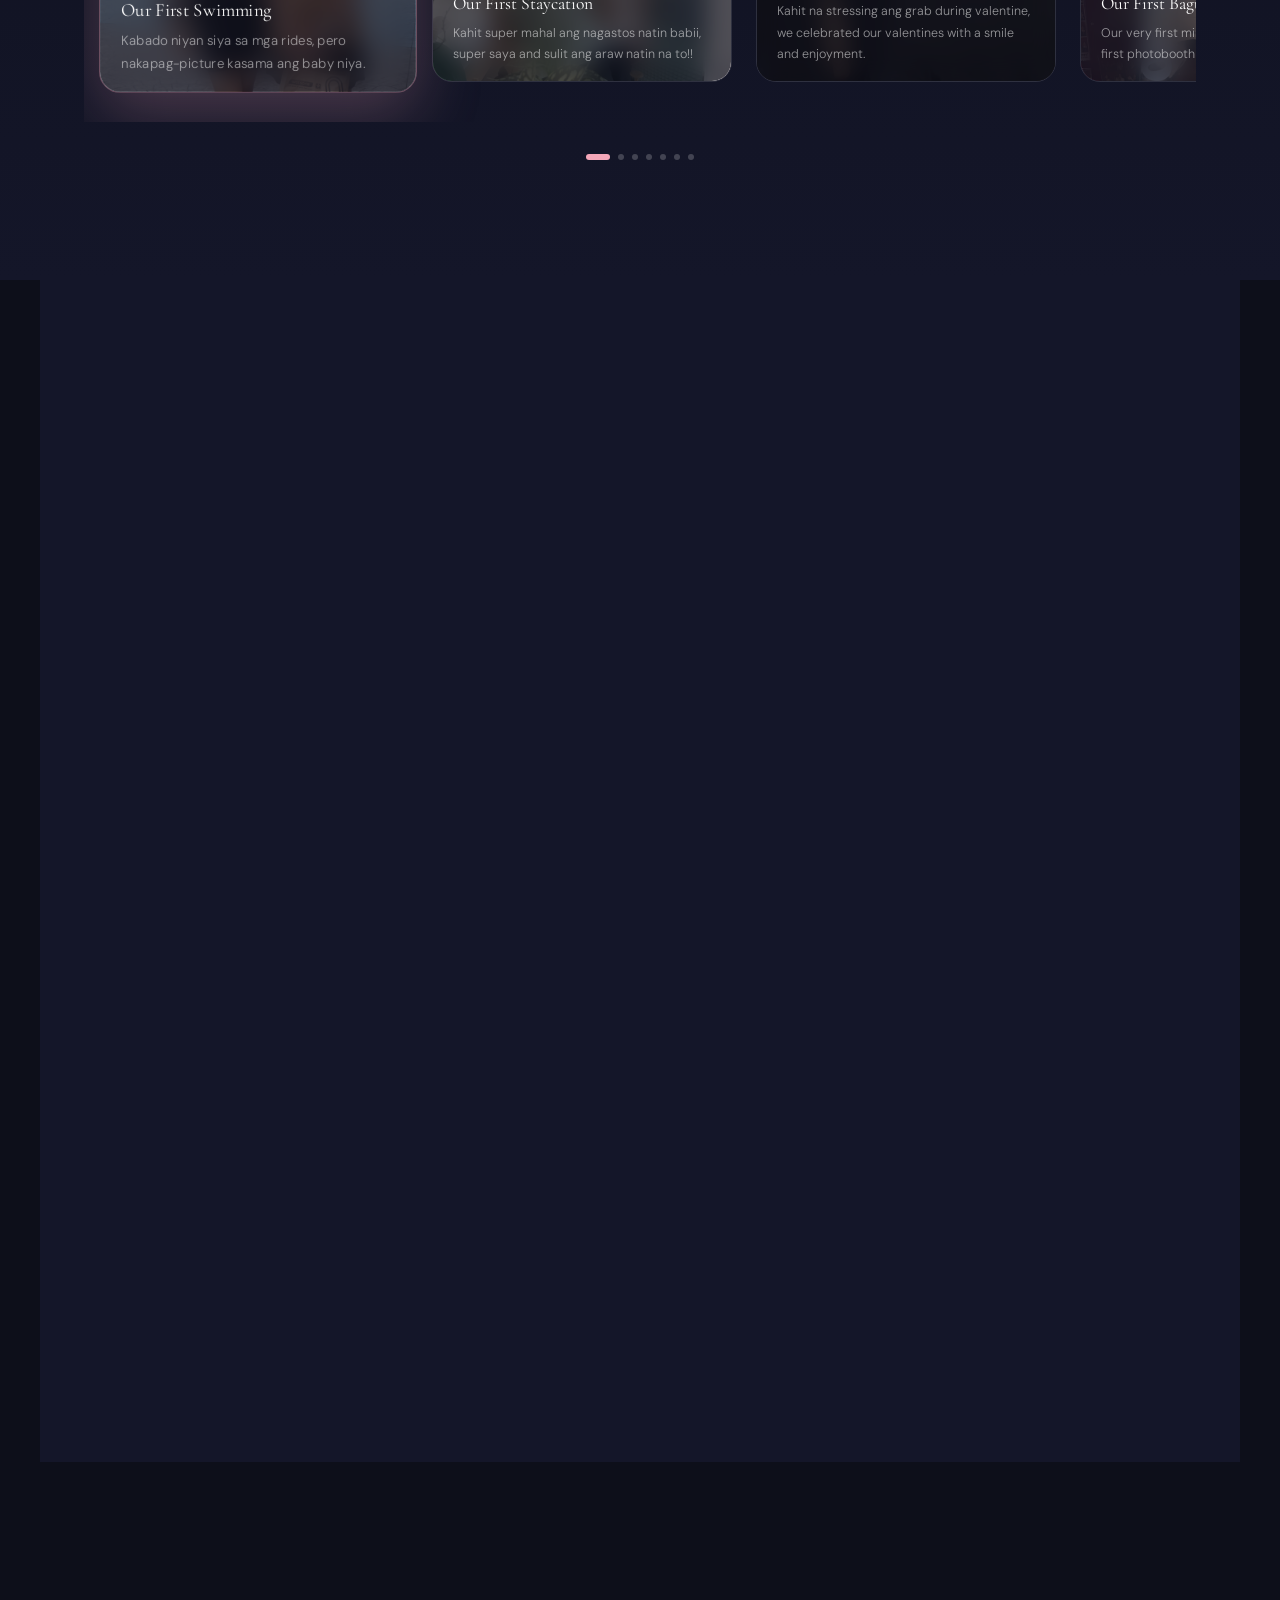
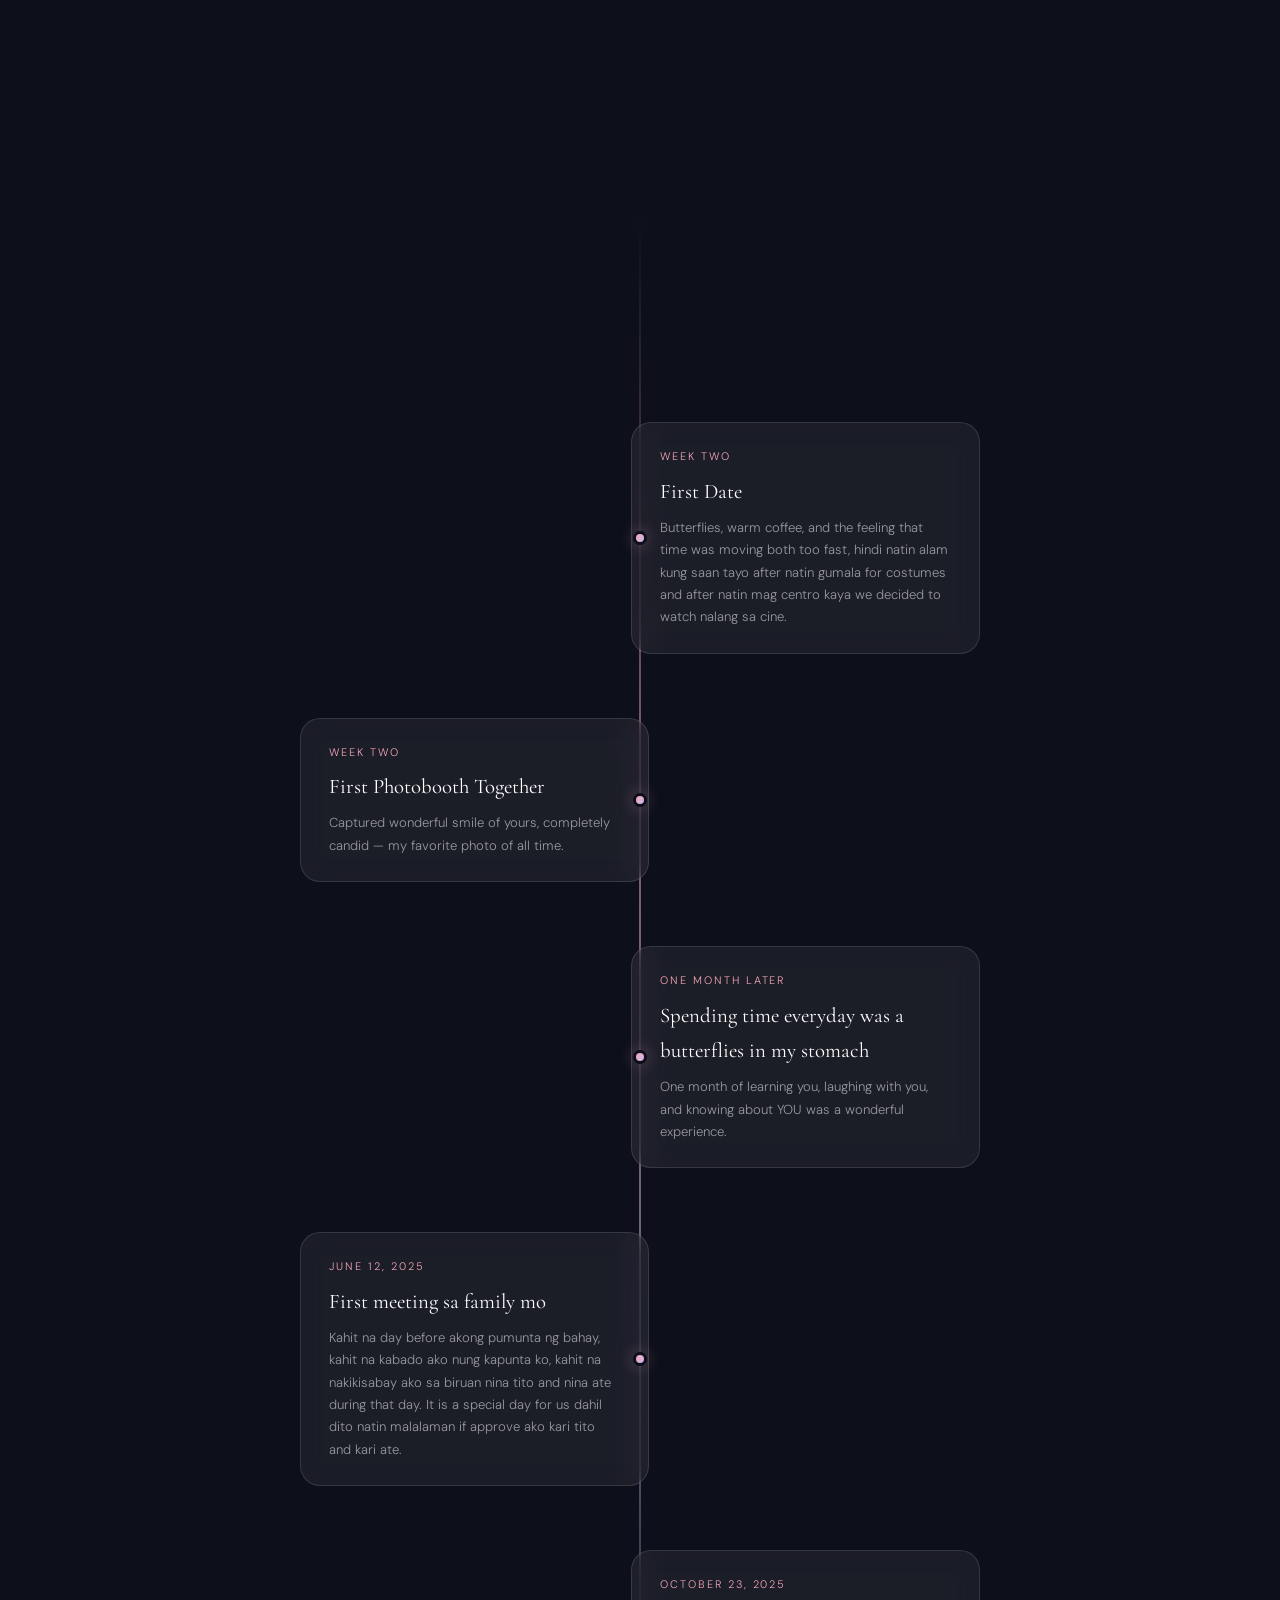
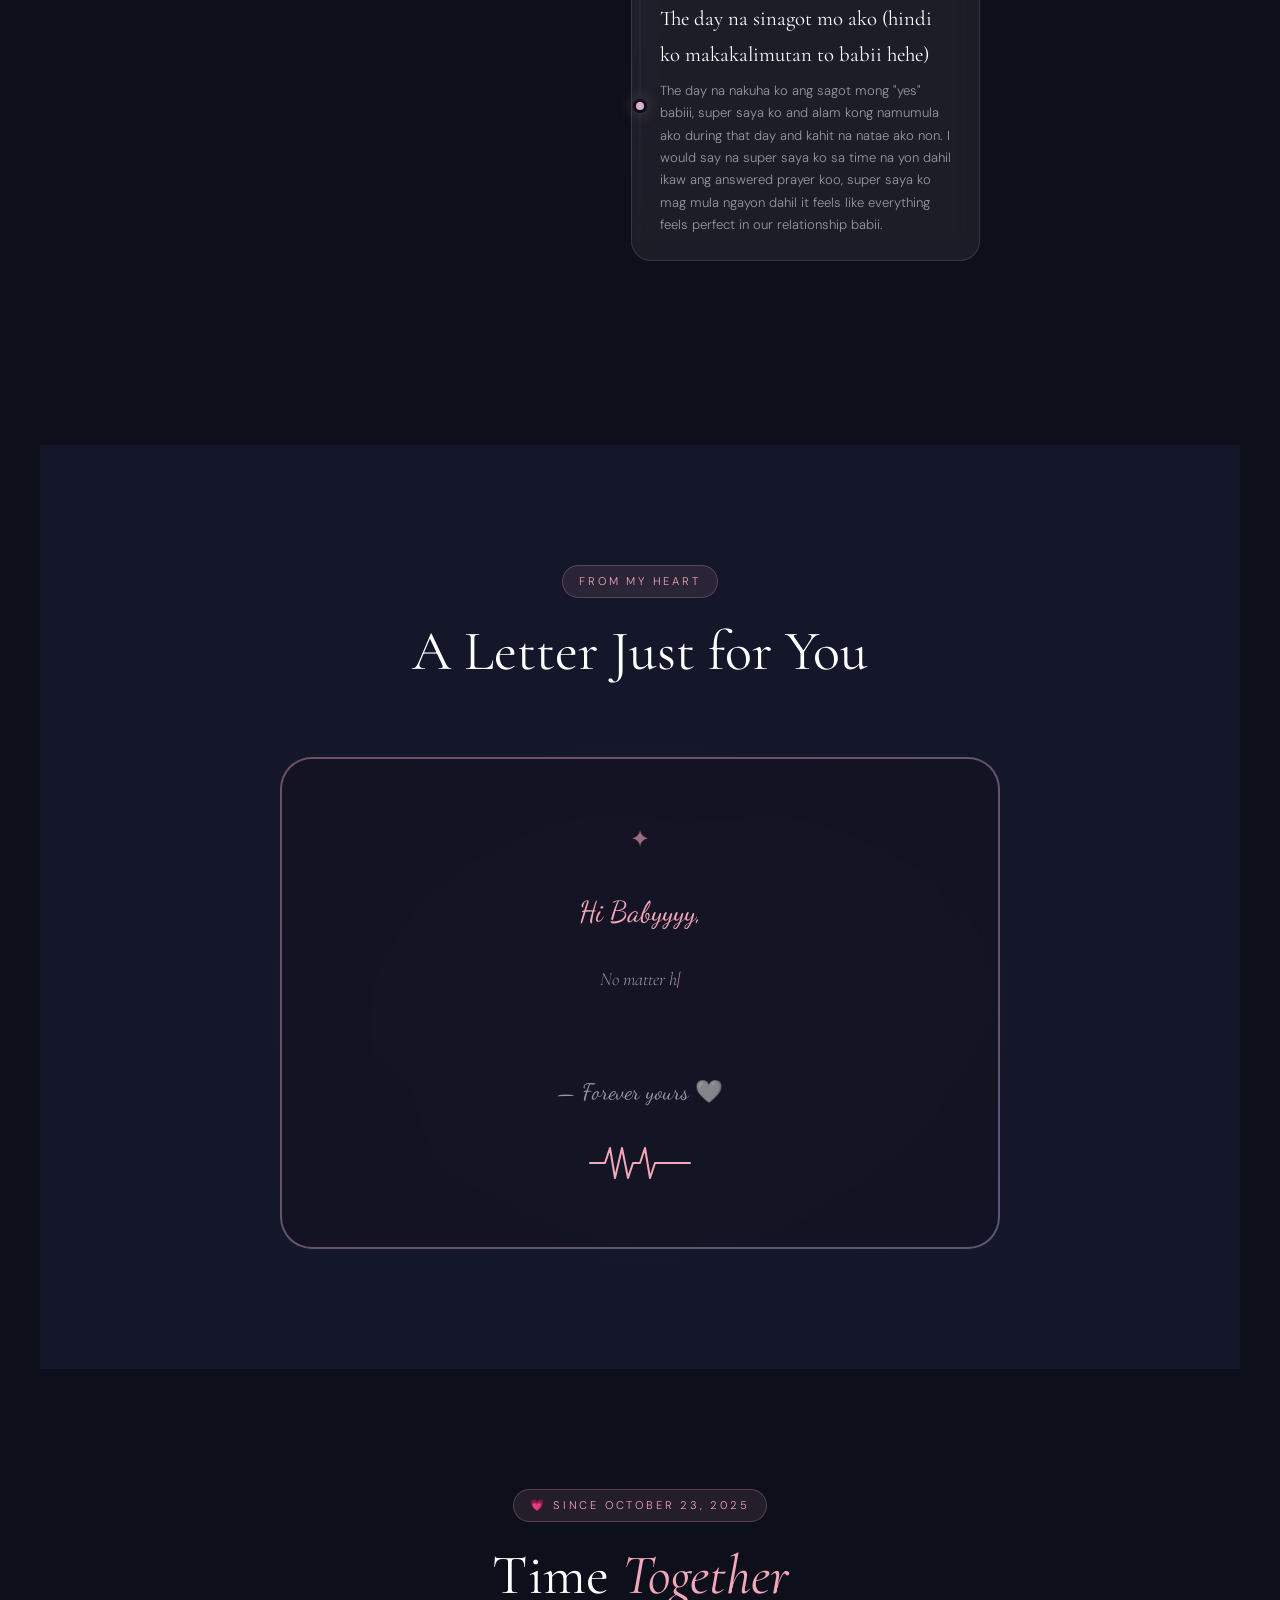
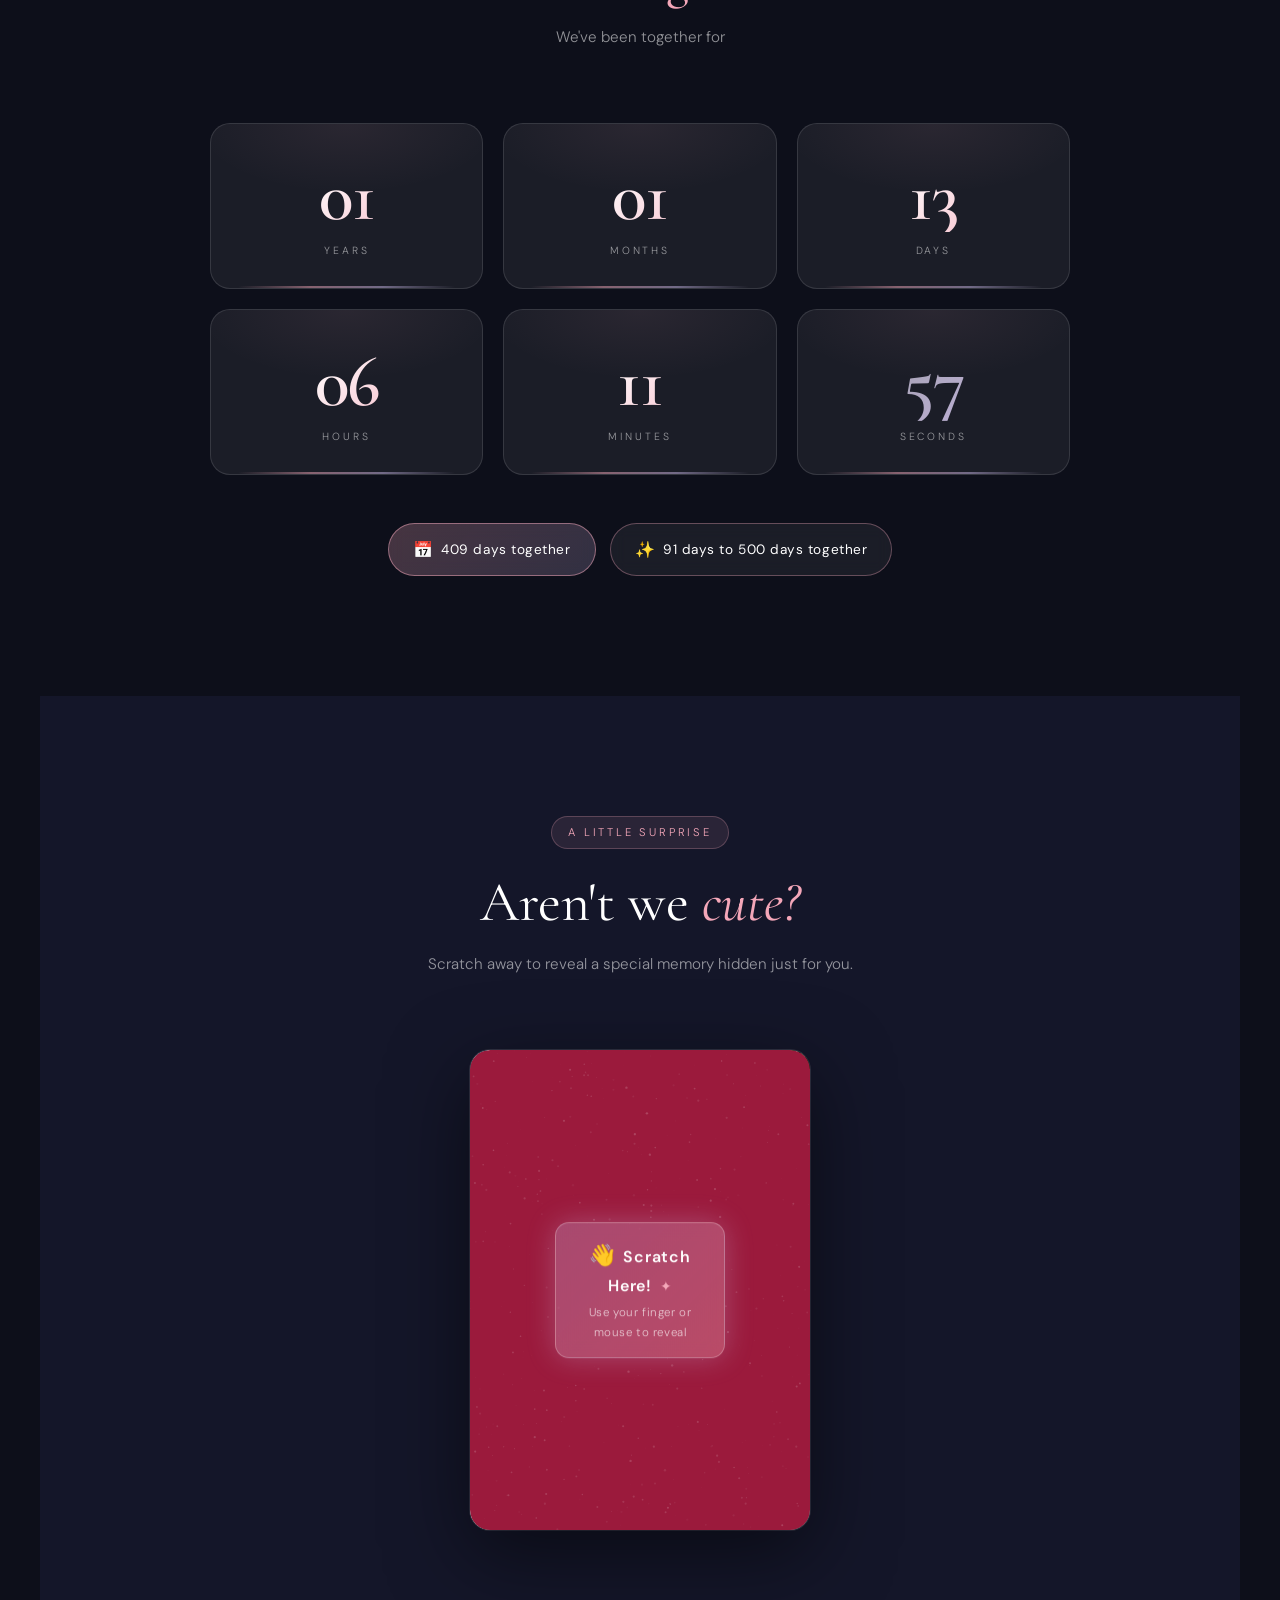
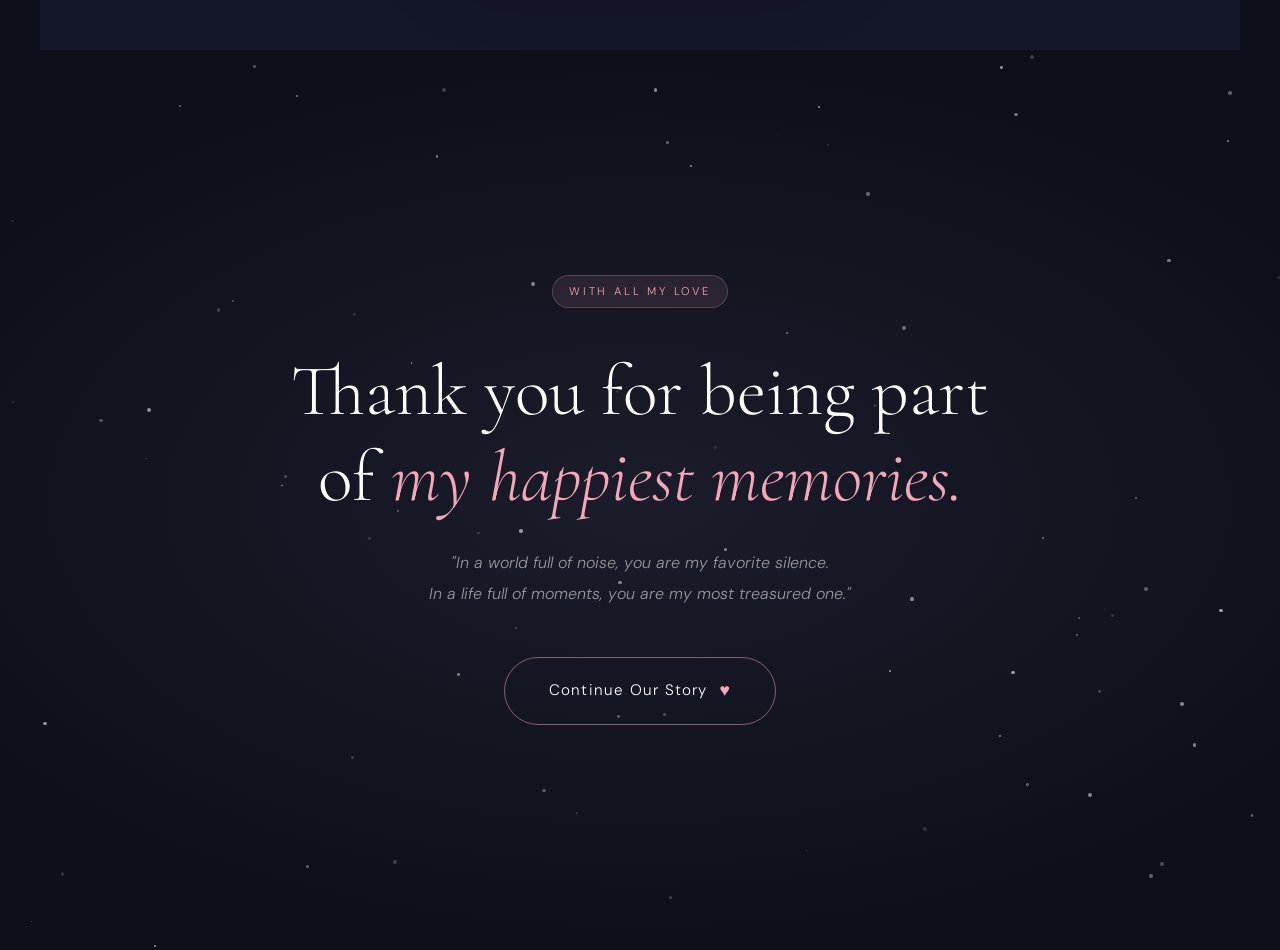
==== commit 8053a54c: "Update anniversary message and modify button to link Updated the anniversary message and adjusted re" ====
--- a/index.html
+++ b/index.html
@@ -20,13 +20,13 @@
     <div class="hero__gradient"></div>
 
     <div class="hero__content">
-      <span class="hero__tag fade-in-up delay-1">✦ Happy 7th Monthsary ✦</span>
+      <span class="hero__tag fade-in-up delay-1">✦ Happy 1st Anniversary babii -  Some of our memories for each month are here in a single website  ✦</span>
       <h1 class="hero__headline fade-in-up delay-2">
         Every moment with you<br />
         <em>became my favorite memory.</em>
       </h1>
       <p class="hero__subtitle fade-in-up delay-3">
-        A small digital space made to celebrate our monthsary<br />
+        A small digital space made to celebrate our monthsaries<br />
         and the beautiful memories we created together.
       </p>
       <a href="#carousel" class="hero__cta fade-in-up delay-4">
@@ -203,7 +203,7 @@
       <div class="scratch-reveal" id="scratch-reveal">
         <!-- The hidden image goes here — swap src for your actual photo -->
         <img
-          src="img/aqua-planet.JPG"
+          src="img/IMG_8082.JPG"
           alt="Our sweet memory"
           class="scratch-reveal__img"
           onerror="this.style.display='none';this.parentElement.style.background='linear-gradient(135deg,#f4a7b9,#c9b8e8)'"
@@ -238,10 +238,10 @@
         "In a world full of noise, you are my favorite silence.<br />
         In a life full of moments, you are my most treasured one."
       </p>
-      <button class="ending__cta" id="ending-cta">
+      <a class="ending__cta" id="ending-cta" href="wheel.html">
         <span>Continue Our Story</span>
         <span class="ending__cta-heart">♥</span>
-      </button>
+      </a>
     </div>
   </section>
 
--- a/style.css
+++ b/style.css
@@ -1164,8 +1164,8 @@
 
 .scratch-card-wrap {
   position: relative;
-  width: 480px;
-  height: 520px;
+  width: 340px;
+  height: 480px;
   margin: 0 auto;
   border-radius: var(--radius-lg);
   overflow: hidden;
@@ -1347,4 +1347,177 @@
     width: calc(100vw - 48px);
     height: 430px;
   }
-}+}
+
+/* ============================================================
+   COUNTDOWN TIMER SECTION
+   ============================================================ */
+.countdown-section {
+  background: var(--navy);
+}
+
+.countdown-grid {
+  display: grid;
+  grid-template-columns: repeat(3, 1fr);
+  gap: 20px;
+  max-width: 860px;
+  margin: 0 auto 48px;
+}
+
+/* Individual unit card */
+.countdown-card {
+  position: relative;
+  background: var(--glass-bg);
+  border: 1px solid var(--glass-border);
+  border-radius: var(--radius-lg);
+  padding: 36px 20px 28px;
+  text-align: center;
+  overflow: hidden;
+  transition: border-color 0.35s ease, box-shadow 0.35s ease, transform 0.35s ease;
+}
+
+.countdown-card::before {
+  content: '';
+  position: absolute;
+  inset: 0;
+  background: radial-gradient(ellipse 80% 60% at 50% 0%, rgba(244,167,185,0.07) 0%, transparent 70%);
+  pointer-events: none;
+}
+
+/* Bottom accent bar */
+.countdown-card::after {
+  content: '';
+  position: absolute;
+  bottom: 0;
+  left: 10%;
+  right: 10%;
+  height: 2px;
+  background: linear-gradient(90deg, transparent, var(--pink-soft), var(--lavender), transparent);
+  border-radius: 2px;
+  opacity: 0.5;
+}
+
+.countdown-card:hover {
+  border-color: rgba(244,167,185,0.35);
+  box-shadow: 0 12px 48px rgba(244,167,185,0.12);
+  transform: translateY(-4px);
+}
+
+/* The big number */
+.countdown-card__num {
+  display: block;
+  font-family: var(--font-display);
+  font-size: clamp(3rem, 7vw, 4.5rem);
+  font-weight: 600;
+  line-height: 1;
+  background: linear-gradient(135deg, var(--white) 30%, var(--pink-soft) 100%);
+  -webkit-background-clip: text;
+  -webkit-text-fill-color: transparent;
+  background-clip: text;
+  margin-bottom: 10px;
+  letter-spacing: -0.02em;
+  /* Animate digit changes */
+  transition: transform 0.25s cubic-bezier(0.34, 1.56, 0.64, 1);
+}
+
+.countdown-card__num.tick {
+  transform: scale(1.08);
+}
+
+/* Label */
+.countdown-card__label {
+  display: block;
+  font-size: 0.65rem;
+  letter-spacing: 0.28em;
+  text-transform: uppercase;
+  color: var(--white-dim);
+}
+
+/* Seconds card — slightly dimmer to de-emphasize the fast ticker */
+.countdown-card--seconds .countdown-card__num {
+  background: linear-gradient(135deg, var(--white-dim) 0%, var(--lavender) 100%);
+  -webkit-background-clip: text;
+  -webkit-text-fill-color: transparent;
+  background-clip: text;
+}
+
+/* Pills row */
+.countdown-pills {
+  display: flex;
+  justify-content: center;
+  gap: 14px;
+  flex-wrap: wrap;
+  max-width: 860px;
+  margin: 0 auto;
+}
+
+.countdown-pill {
+  display: inline-flex;
+  align-items: center;
+  gap: 8px;
+  border: 1.5px solid rgba(244,167,185,0.35);
+  color: var(--white);
+  font-size: 0.85rem;
+  font-weight: 400;
+  letter-spacing: 0.04em;
+  padding: 12px 24px;
+  border-radius: 100px;
+  background: var(--glass-bg);
+  backdrop-filter: blur(8px);
+  -webkit-backdrop-filter: blur(8px);
+  transition: border-color 0.3s, box-shadow 0.3s;
+}
+
+.countdown-pill:hover {
+  border-color: var(--pink-soft);
+  box-shadow: 0 0 24px rgba(244,167,185,0.15);
+}
+
+.countdown-pill--filled {
+  background: linear-gradient(135deg, rgba(244,167,185,0.25), rgba(201,184,232,0.2));
+  border-color: rgba(244,167,185,0.5);
+}
+
+.countdown-pill__icon {
+  font-size: 1rem;
+}
+
+/* ── Responsive ── */
+@media (max-width: 768px) {
+  .countdown-grid {
+    grid-template-columns: repeat(3, 1fr);
+    gap: 14px;
+  }
+  .countdown-card {
+    padding: 28px 12px 22px;
+  }
+  .countdown-card__num {
+    font-size: 2.2rem;
+  }
+  .countdown-card__label {
+    font-size: 0.58rem;
+    letter-spacing: 0.18em;
+  }
+  .countdown-pills {
+    flex-direction: column;
+    align-items: center;
+  }
+}
+
+@media (max-width: 480px) {
+  .countdown-grid {
+    grid-template-columns: repeat(3, 1fr);
+    gap: 10px;
+  }
+  .countdown-card {
+    padding: 22px 8px 18px;
+    border-radius: 14px;
+  }
+  .countdown-card__num {
+    font-size: 1.8rem;
+  }
+  .countdown-pill {
+    font-size: 0.78rem;
+    padding: 10px 18px;
+  }
+}
